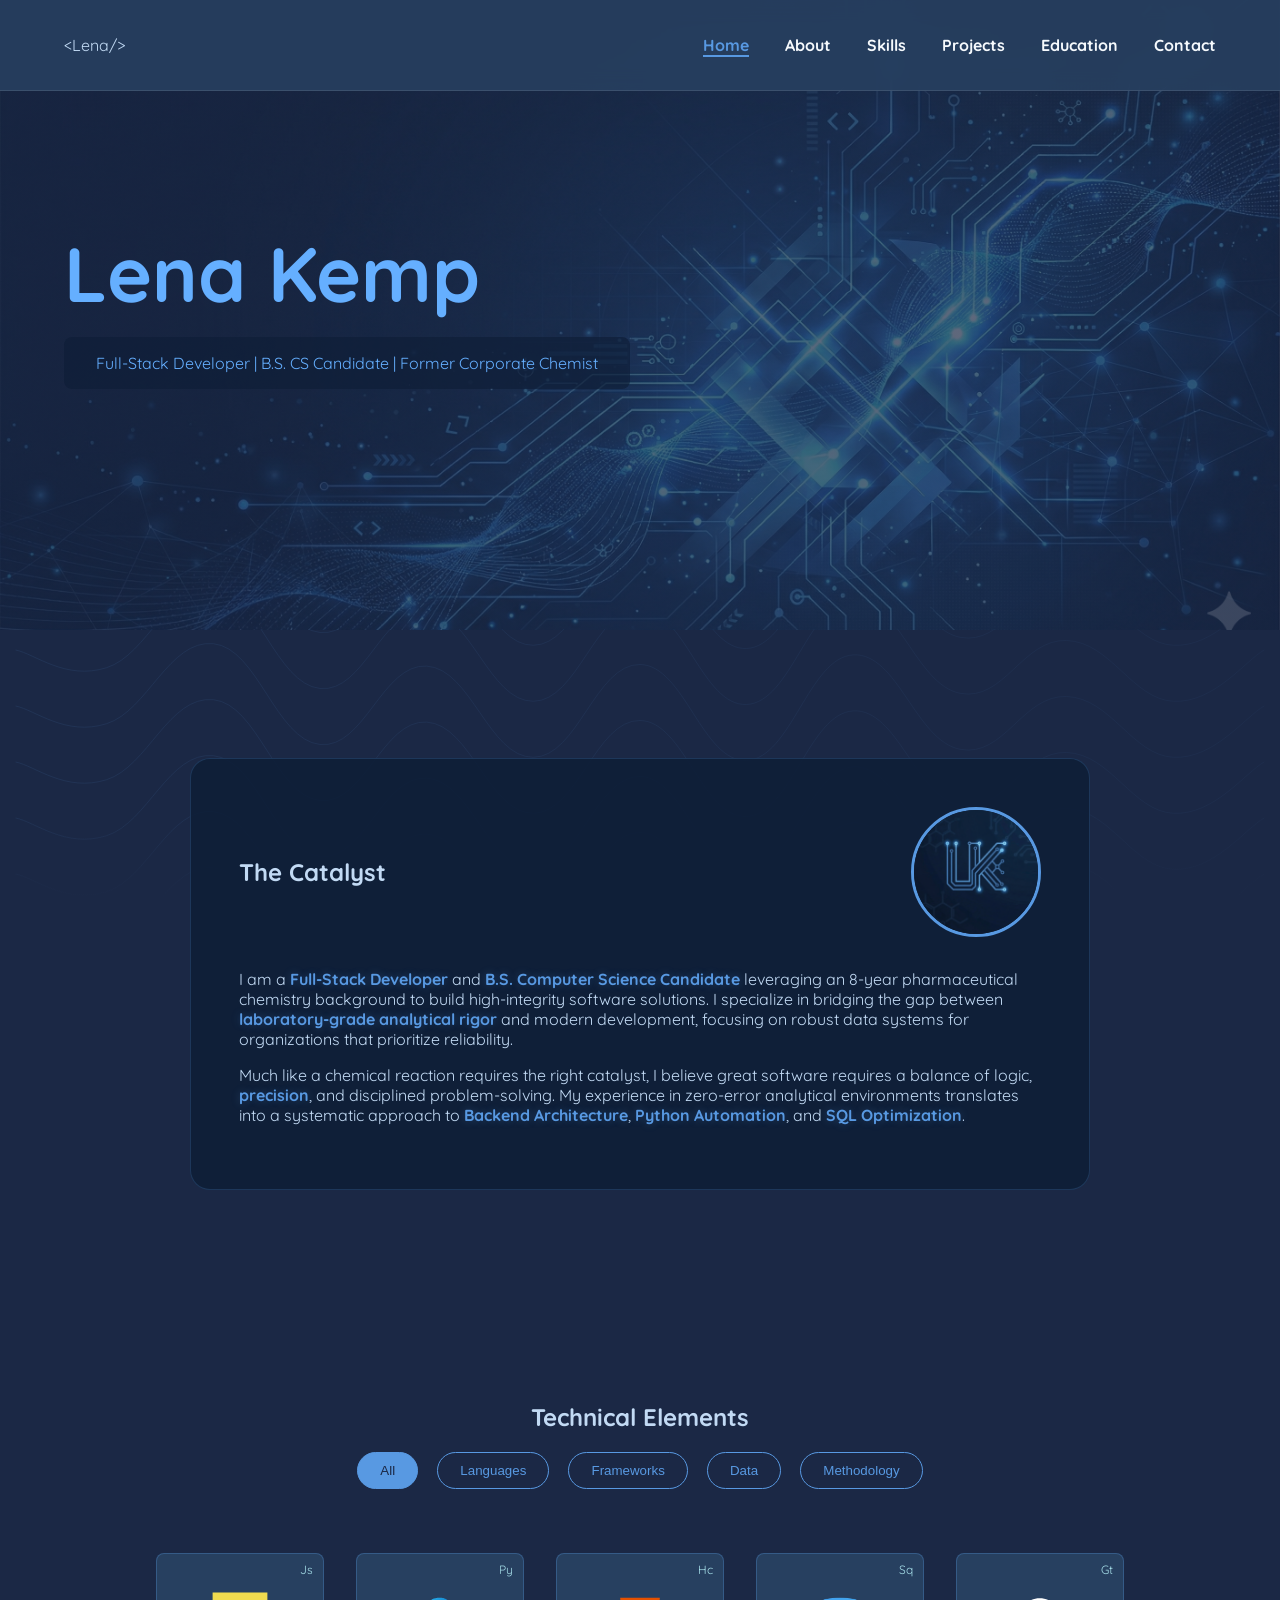
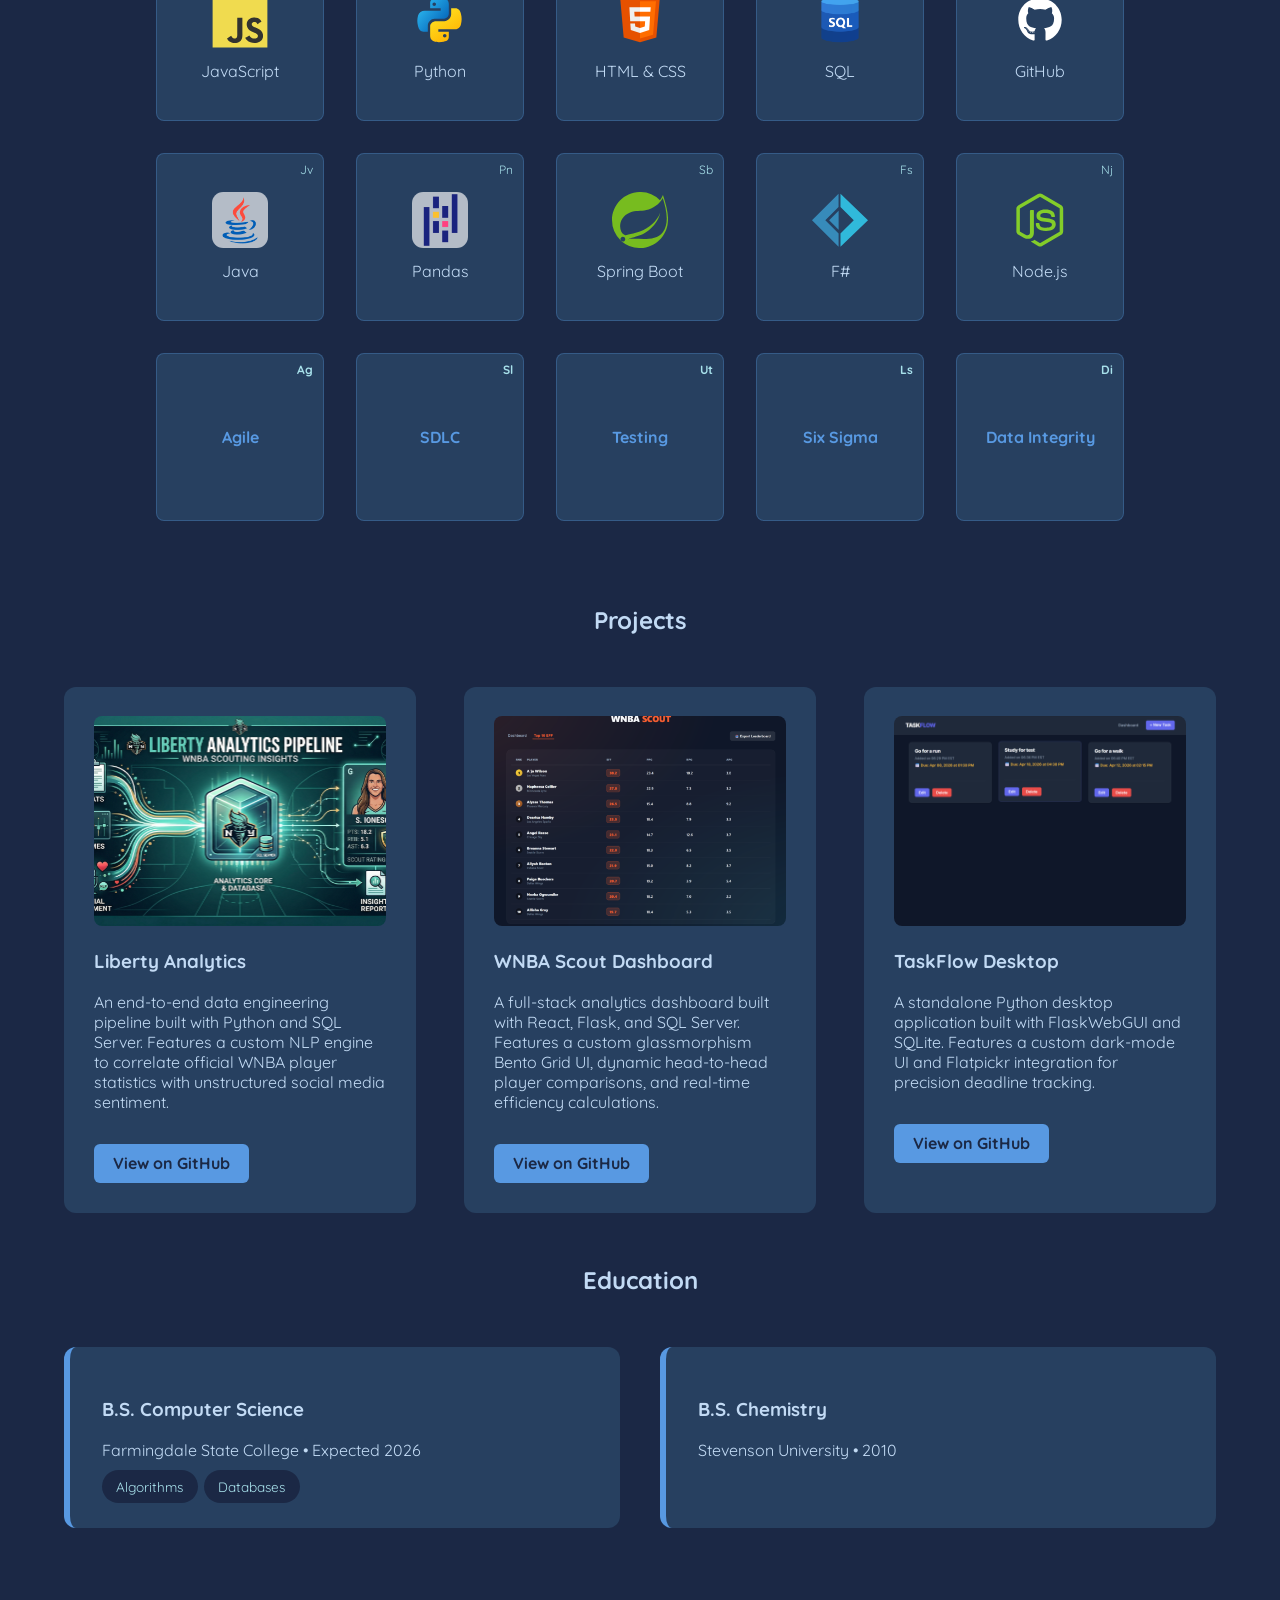
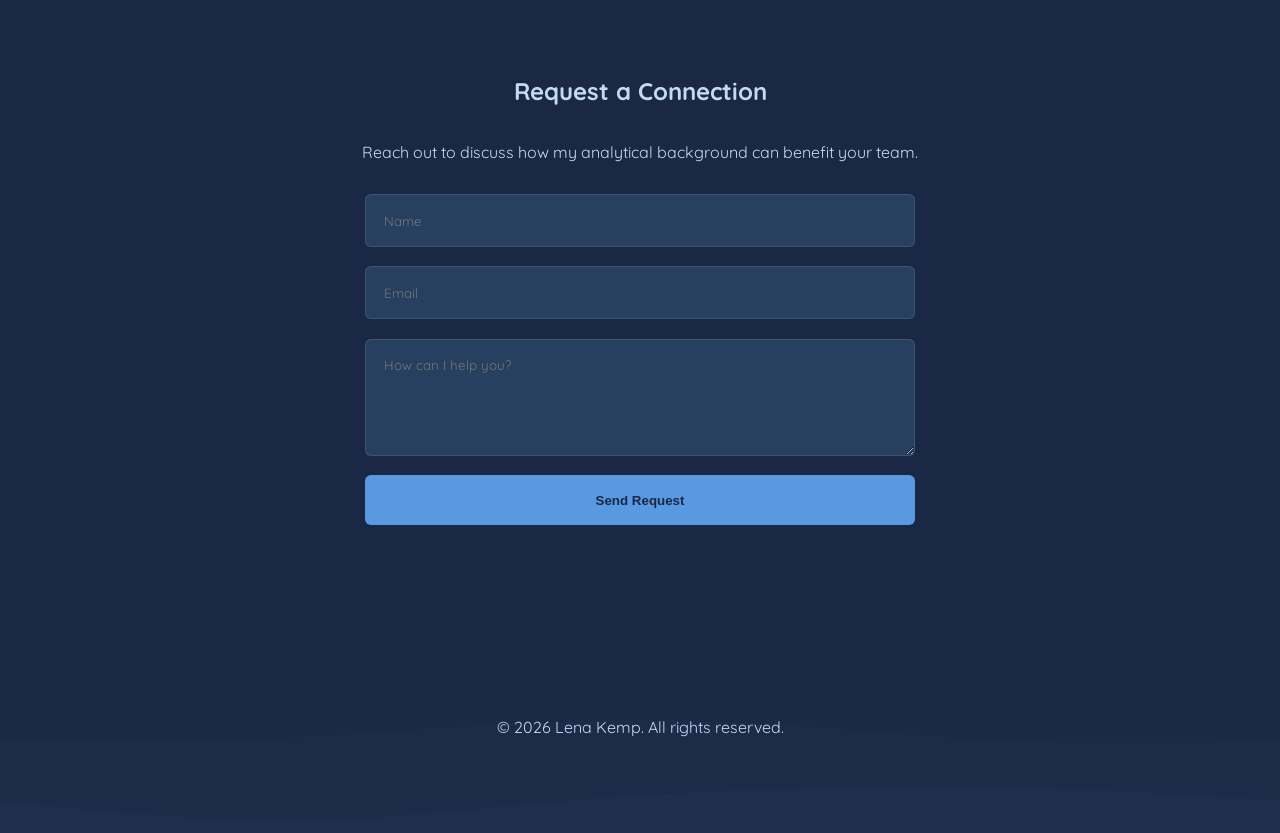
==== index.html @ d410bfae "Updated Education Card to remove GPA" ====
<!DOCTYPE html>
<html lang="en">
<head>
    <meta charset="UTF-8">
    <meta name="viewport" content="width=device-width, initial-scale=1.0">
    <link rel="preconnect" href="https://fonts.googleapis.com">
    <link rel="preconnect" href="https://fonts.gstatic.com" crossorigin>
    <link href="https://fonts.googleapis.com/css2?family=Quicksand:wght@300..700&display=swap" rel="stylesheet">
    <script src="script.js" defer></script>
    <link rel="stylesheet" href="styles.css">
    <title>Lena Kemp | Full-Stack Developer</title>
    <link rel="icon" type="image/png" href="icons/Portfolio Favicon Project 4.png">
</head>

<body>
    <nav>
        <div class="logo"><p>&lt;Lena/&gt;</p></div>
        <button class="menu-toggle" id="mobile-menu" aria-label="Toggle navigation menu">
            <span class="bar"></span>
            <span class="bar"></span>
            <span class="bar"></span>
        </button>
        <div class="nav-links" id="nav-menu">
            <a href="#home">Home</a>
            <a href="#about">About</a>
            <a href="#skills">Skills</a>
            <a href="#projects">Projects</a>
            <a href="#education">Education</a>
            <a href="#contact">Contact</a>
        </div>
    </nav>

    <header id="home" class="hero">
        <h1>Lena Kemp</h1>
        <div class="hero-text-box">
            <p>Full-Stack Developer | B.S. CS Candidate | Former Corporate Chemist</p>
        </div>
    </header>

    <div class="svg-container">
        <section id="about" class="about-container">
            <div class="about">
                <div class="about-header">
                    <h2>The Catalyst</h2>
                    <img id="about-image" class="about-image rounded-logo" src="images/logo.png" alt="Lena Kemp profile">
                </div>
                <p>
                    I am a <span class="highlight">Full-Stack Developer</span> and 
                    <span class="highlight">B.S. Computer Science Candidate</span> leveraging an 8-year 
                    pharmaceutical chemistry background to build high-integrity software solutions. 
                    I specialize in bridging the gap between <span class="highlight">laboratory-grade analytical rigor</span> 
                    and modern development, focusing on robust data systems for organizations that prioritize reliability.
                </p>

                <p>
                    Much like a chemical reaction requires the right catalyst, I believe great software 
                    requires a balance of logic, <span class="highlight">precision</span>, and disciplined 
                    problem-solving. My experience in zero-error analytical environments translates into 
                    a systematic approach to <span class="highlight">Backend Architecture</span>, 
                    <span class="highlight">Python Automation</span>, and <span class="highlight">SQL Optimization</span>.
                </p>
            </div>
        </section>

        <section id="skills" class="skills">
            <h2>Technical Elements</h2>
            <div class="skills-filter">
                <button class="filter-btn active" data-filter="all">All</button>
                <button class="filter-btn" data-filter="lang">Languages</button>
                <button class="filter-btn" data-filter="framework">Frameworks</button>
                <button class="filter-btn" data-filter="data">Data</button>
                <button class="filter-btn" data-filter="method">Methodology</button>
            </div>
            <div class="skills-item-container">
                <div class="skill-item" data-category="lang" data-symbol="Js"><img class="framework-icons" src="icons/JavaScript (1).svg" alt="JavaScript Skill Item">JavaScript</div>
                <div class="skill-item" data-category="lang" data-symbol="Py"><img class="framework-icons" src="icons/python.svg" alt="Python Skill Item">Python</div>
                <div class="skill-item" data-category="framework" data-symbol="Hc"><img class="framework-icons" src="icons/html.svg" alt="HTML/CSS Skill Item">HTML & CSS</div>
                <div class="skill-item" data-category="data" data-symbol="Sq"><img class="framework-icons" src="icons/SQL.svg" alt="">SQL</div>
                <div class="skill-item" data-category="framework" data-symbol="Gt"><img class="framework-icons" src="icons/github-white.svg" alt="GitHub Skill Item">GitHub</div>
                <div class="skill-item" data-category="lang" data-symbol="Jv"><img class="framework-icons" src="icons/Java-background.svg" alt="Java Skill Item">Java</div>
                <div class="skill-item" data-category="data" data-symbol="Pn"><img class="framework-icons" src="icons/Pandas-background.svg" alt="Pandas Skill Item">Pandas</div>
                <div class="skill-item" data-category="framework" data-symbol="Sb"><img class="framework-icons" src="icons/Spring.svg" alt="Spring Boot Skill Item">Spring Boot</div>
                <div class="skill-item" data-category="lang" data-symbol="Fs"><img class="framework-icons" src="icons/FSharp.svg" alt="F# Skill Item">F#</div>
                <div class="skill-item" data-category="framework" data-symbol="Nj"><img class="framework-icons" src="icons/Node.js.svg" alt="NodeJS Skill Item">Node.js</div>
                
                <div class="skill-item" data-category="method" data-symbol="Ag"><p>Agile</p></div>
                <div class="skill-item" data-category="method" data-symbol="Sl"><p>SDLC</p></div>
                <div class="skill-item" data-category="method" data-symbol="Ut"><p>Testing</p></div>
                <div class="skill-item" data-category="method" data-symbol="Ls"><p>Six Sigma</p></div>
                <div class="skill-item" data-category="method" data-symbol="Di"><p>Data Integrity</p></div>
            </div>
        </section>

        <section id="projects" class="projects">
            <h2>Projects</h2>
            <div class="project-card-container">

                <div class="project-item">
                    <div class="project-image-container"><img src="images/WNBAProject.svg" alt="NY Liberty Analytics"></div>
                    <h3>Liberty Analytics</h3>
                    <p>An end-to-end data engineering pipeline built with Python and SQL Server. Features a custom NLP engine to correlate official WNBA player statistics with unstructured social media sentiment.</p>
                    <a href="https://github.com/CodebyLK/Liberty-Analytics-Pipeline" target="_blank" class="project-btn">View on GitHub</a>
                </div>

                <div class="project-item">
                    <div class="project-image-container"><img src="images/WNBAStats.svg" alt="WNBA Scout Dashboard"></div>
                    <h3>WNBA Scout Dashboard</h3>
                    <p>A full-stack analytics dashboard built with React, Flask, and SQL Server. Features a custom glassmorphism Bento Grid UI, dynamic head-to-head player comparisons, and real-time efficiency calculations.</p>
                    <a href="https://github.com/CodebyLK/WNBA-Stats-Dashboard" target="_blank" class="project-btn">View on GitHub</a>
                </div>

                <div class="project-item">
                    <div class="project-image-container"><img src="images/Flask Task Manager.svg" alt="TaskFlow Desktop App"></div>
                    <h3>TaskFlow Desktop</h3>
                    <p>A standalone Python desktop application built with FlaskWebGUI and SQLite. Features a custom dark-mode UI and Flatpickr integration for precision deadline tracking.</p>
                    <a href="https://github.com/CodebyLK/TaskManager" target="_blank" class="project-btn">View on GitHub</a>
                </div>

            </div>
        </section>

        <section id="education" class="education">
            <h2>Education</h2>
            <div class="education-container">         
                <div class="edu-card">
                    <h3 class="edu-title">B.S. Computer Science</h3>
                    <p>Farmingdale State College • Expected 2026</p>
                    <div class="course-list"><span class="course-badge">Algorithms</span><span class="course-badge">Databases</span></div>
                </div>
                <div class="edu-card">
                    <h3 class="edu-title">B.S. Chemistry</h3>
                    <p>Stevenson University • 2010</p>
                </div>
            </div>
        </section>

        <section id="contact" class="contact">
            <h2>Request a Connection</h2>
            <p class="contact-subtext">Reach out to discuss how my analytical background can benefit your team.</p>
            <form action="https://formspree.io/f/mqeylvpq" method="POST" class="contact-form">
                <input type="text" name="name" placeholder="Name" required>
                <input type="email" name="email" placeholder="Email" required>
                <textarea name="message" placeholder="How can I help you?" rows="5" required></textarea>
                <button type="submit" class="submit-btn">Send Request</button>
            </form>
        </section>
    </div>

    <footer>
        <p>&copy; 2026 Lena Kemp. All rights reserved.</p>
    </footer>
</body>
</html>
---- styles.css ----
*, *::before, *::after { box-sizing: border-box; }

html { scroll-behavior: smooth; }

body {
    font-family: 'Quicksand', sans-serif;
    color: #C2DAF4;
    margin: 0;
    padding: 0;
    background-color: #1B2845;
    overflow-x: hidden;
}

/* --- CUSTOM SCROLLBAR (Widened to 18px) --- */
::-webkit-scrollbar { width: 18px; }
::-webkit-scrollbar-track { background: #1B2845; }
::-webkit-scrollbar-thumb { 
    background: #274060; 
    border-radius: 10px; 
    border: 3px solid #1B2845; 
}
::-webkit-scrollbar-thumb:hover { background: #5899E2; }

::selection { background: rgba(88, 153, 226, 0.3); color: #F6FAFD; }

/* --- NAVIGATION --- */
nav {
    display: flex;
    justify-content: space-between;
    align-items: center;
    padding: 1.2rem 5%;
    position: fixed;
    width: 100%;
    top: 0;
    background-color: rgba(39, 64, 96, 0.9);
    -webkit-backdrop-filter: blur(10px);
    backdrop-filter: blur(10px);
    z-index: 2000;
    border-bottom: 1px solid rgba(255,255,255,0.1);
}

.nav-links a {
    color: #F6FAFD;
    text-decoration: none;
    margin-left: 2rem;
    font-weight: 700;
    transition: 0.3s;
}

/* Navigation active-link color change */
.nav-links a.active-link { color: #5899E2 !important; border-bottom: 2px solid #5899E2; }

/* --- HERO --- */
.hero {
    color: #65AFFF;
    background-image: linear-gradient(rgba(27, 40, 69, 0.7), rgba(27, 40, 69, 0.7)), url('images/hero image.png');
    background-size: cover;
    background-position: center;
    height: 70vh;
    display: flex;
    flex-direction: column;
    justify-content: center;
    padding-left: 5%;
}

.hero h1 { font-size: 4.8rem; margin: 0; }
.hero-text-box p {
    background-color: rgba(14, 30, 55, 0.66);
    display: inline-block;
    padding: 1rem 2rem;
    border-radius: 8px;
}

/* --- HIGHLIGHTS --- */
.highlight {
    color: #5899E2;
    font-weight: 700;
    text-shadow: 0 0 8px rgba(88, 153, 226, 0.3);
}

/* --- SVG CONTAINER & GAP FIX --- */
.svg-container {
    background: 
        linear-gradient(to bottom, #1B2845, rgba(27, 40, 69, 0) 10%),
        linear-gradient(to top, #1B2845, rgba(27, 40, 69, 0) 10%),
        url('images/sssquiggly.svg');
    background-size: cover;
    background-position: center;
    background-attachment: fixed;
    margin-top: -1px; 
    padding-top: 1px;
    overflow: auto; 
}

/* --- ABOUT --- */
.about {
    background: rgba(14, 30, 55, 0.85);
    width: 85%;
    max-width: 900px;
    margin: 8rem auto;
    padding: 3rem;
    border-radius: 20px;
    border: 1px solid rgba(88, 153, 226, 0.2);
}

.rounded-logo {
    width: 130px;
    height: 130px;
    border-radius: 50%;
    border: 3px solid #5899E2;
    object-fit: cover;
}

.about-header { display: flex; align-items: center; justify-content: space-between; margin-bottom: 2rem; }

/* --- SKILLS & ATOMIC HOVER --- */
.skills { padding: 4rem 5%; text-align: center; }
.skills-filter { margin-bottom: 4rem; display: flex; justify-content: center; gap: 1.2rem; }
.filter-btn { padding: 10px 22px; border-radius: 25px; border: 1px solid #5899E2; background: transparent; color: #5899E2; cursor: pointer; transition: 0.3s; }
.filter-btn.active { background: #5899E2; color: #1B2845; }

.skills-item-container { display: flex; flex-wrap: wrap; justify-content: center; gap: 2rem; }
.skill-item {
    background: #274060;
    width: 10.5rem;
    height: 10.5rem;
    padding: 1rem;
    border-radius: 8px;
    display: flex;
    flex-direction: column;
    align-items: center;
    justify-content: center;
    position: relative;
    border: 1px solid rgba(88, 153, 226, 0.3);
    transition: all 0.4s cubic-bezier(0.175, 0.885, 0.32, 1.275);
}

.skill-item:hover { transform: scale(1.08) rotate(3deg); border-color: #5899E2; box-shadow: 0 0 20px rgba(88, 153, 226, 0.5); }
.skill-item::before { content: attr(data-symbol); position: absolute; top: 8px; right: 10px; font-size: 0.75rem; color: #A8E1EB; }
.framework-icons { width: 3.5rem; height: 3.5rem; object-fit: contain; margin-bottom: 0.8rem; transition: 0.3s; }

/* Methodology Styling */
.skill-item[data-category="method"] { font-weight: 700; color: #5899E2; }
.skill-item:hover .framework-icons { filter: drop-shadow(0 0 8px #5899E2); transform: rotate(5deg); }

/* --- PROJECTS --- */
.projects h2 {
    text-align: center;
}
.project-card-container { display: grid; grid-template-columns: repeat(auto-fit, minmax(300px, 1fr)); gap: 3rem; padding: 2rem 5%; }
.project-item { background: #274060; padding: 1.8rem; border-radius: 12px; transition: 0.4s ease; border: 1px solid transparent; }
.project-item:hover { transform: translateY(-12px); border-color: rgba(88, 153, 226, 0.3); box-shadow: 0 15px 30px rgba(0,0,0,0.4); }
.project-image-container img { width: 100%; height: 210px; object-fit: cover; border-radius: 8px; }
/* --- PROJECT LINKS --- */
.project-btn {
    display: inline-block;
    margin-top: 1rem;
    padding: 0.6rem 1.2rem;
    background-color: #5899E2;
    color: #1B2845;
    border: none;
    border-radius: 6px;
    text-decoration: none;
    font-weight: bold;
    transition: 0.3s;
}

.project-btn:hover {
    background-color: #F6FAFD;
    box-shadow: 0 0 15px rgba(246, 250, 253, 0.6);
}


/* --- EDUCATION --- */
.education h2 {
    text-align: center;
}
.education-container { display: grid; grid-template-columns: repeat(auto-fit, minmax(320px, 1fr)); gap: 2.5rem; padding: 2rem 5%; }
.edu-card { background-color: #274060; border-radius: 12px; padding: 2rem; border-left: 6px solid #5899E2; }
.course-badge { background-color: #1B2845; color: #A8E1EB; padding: 0.5rem 0.9rem; border-radius: 20px; font-size: 0.85rem; margin-right: 6px; }

/* --- CONTACT --- */
.contact { padding: 6rem 5%; display: flex; flex-direction: column; align-items: center; }
.contact-subtext { text-align: center; max-width: 600px; margin-bottom: 2rem; }
.contact-form { display: flex; flex-direction: column; gap: 1.2rem; width: 100%; max-width: 550px; }
.contact-form input, .contact-form textarea { padding: 1.1rem; background: #274060; border: 1px solid rgba(255,255,255,0.1); border-radius: 6px; color: white; font-family: 'Quicksand', sans-serif; }
.submit-btn { background: #5899E2; color: #1B2845; padding: 1.1rem; border: none; font-weight: bold; cursor: pointer; border-radius: 6px; transition: 0.3s; }
.submit-btn:hover { background: #F6FAFD; box-shadow: 0 0 15px #F6FAFD; }

footer { background-image: url('images/blob-pattern.svg'); background-size: cover; padding: 5rem 0; text-align: center; }

/* --- ANIMATIONS & MOBILE (UNCHANGED) --- */
@keyframes atomicFadeIn {
    from { opacity: 0; transform: translateY(15px) scale(0.95); }
    to { opacity: 1; transform: translateY(0) scale(1); }
}

.menu-toggle { display: none; flex-direction: column; cursor: pointer; background: transparent; border: none; }
.bar { width: 25px; height: 3px; background-color: #F6FAFD; margin: 4px 0; transition: 0.4s; }

/* --- ERROR PAGE STYLES --- */
.error-body { height: 100vh; display: flex; flex-direction: column; justify-content: center; align-items: center; background: radial-gradient(circle, #274060 0%, #1B2845 100%); text-align: center; padding: 2rem; }
.error-code { font-size: 8rem; font-weight: 800; color: #5899E2; margin: 0; text-shadow: 0 0 20px rgba(88, 153, 226, 0.5); }
.error-msg { font-size: 1.5rem; margin-bottom: 2rem; }
.error-btn { text-decoration: none; display: inline-block; }

@media (max-width: 768px) {
    .menu-toggle { display: flex; z-index: 3000; }
    .nav-links {
        position: fixed; right: -100%; top: 0; height: 100vh; width: 100%;
        background-color: rgba(27, 40, 69, 0.98); -webkit-backdrop-filter: blur(10px); backdrop-filter: blur(10px);
        display: flex; flex-direction: column; align-items: center; justify-content: center; transition: 0.4s ease-in-out; z-index: 2500;
    }
    .nav-links.active { right: 0; }
    .nav-links a { margin: 1.5rem 0; font-size: 1.8rem; }
    .menu-toggle.is-active .bar:nth-child(2) { opacity: 0; }
    .menu-toggle.is-active .bar:nth-child(1) { transform: translateY(11px) rotate(45deg); }
    .menu-toggle.is-active .bar:nth-child(3) { transform: translateY(-11px) rotate(-45deg); }
    .hero h1 { font-size: 2.8rem; }
    .about-header { flex-direction: column; text-align: center; gap: 1rem; }
    .project-card-container, .education-container { grid-template-columns: 1fr; }
}
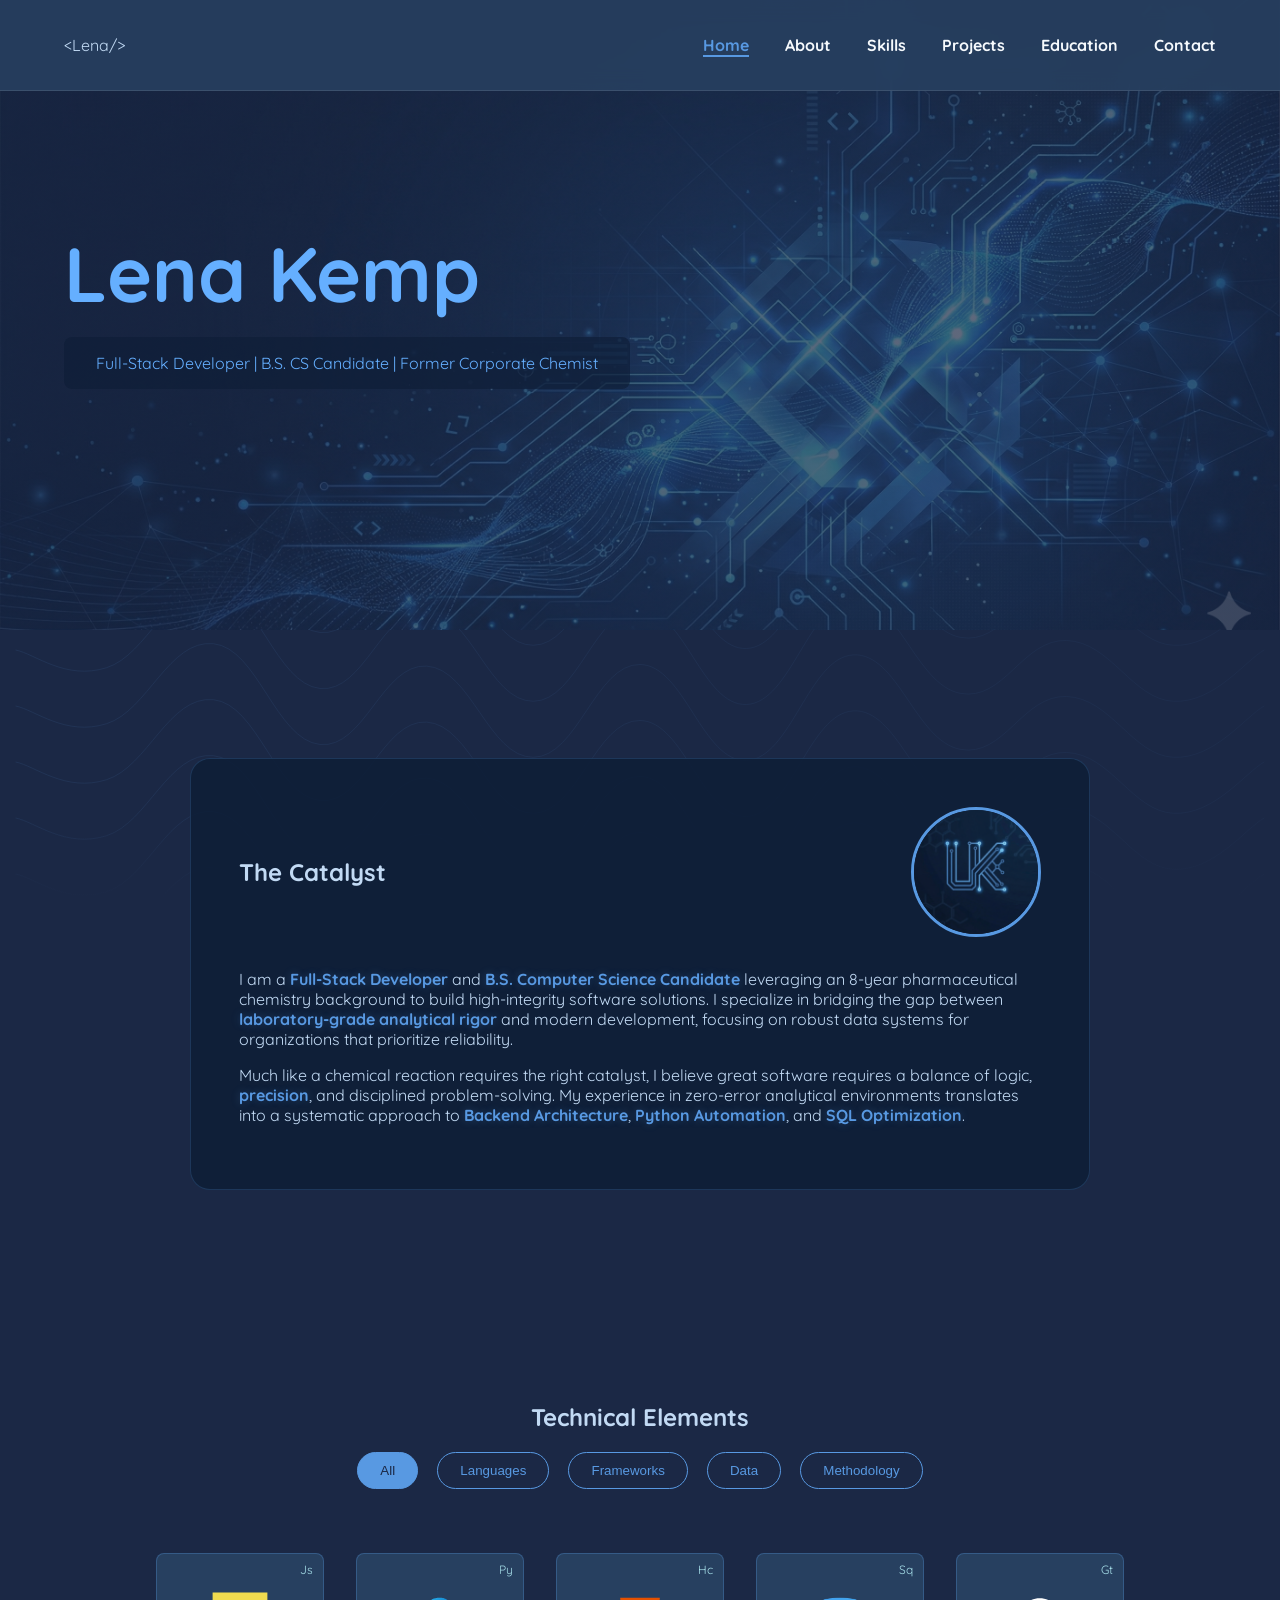
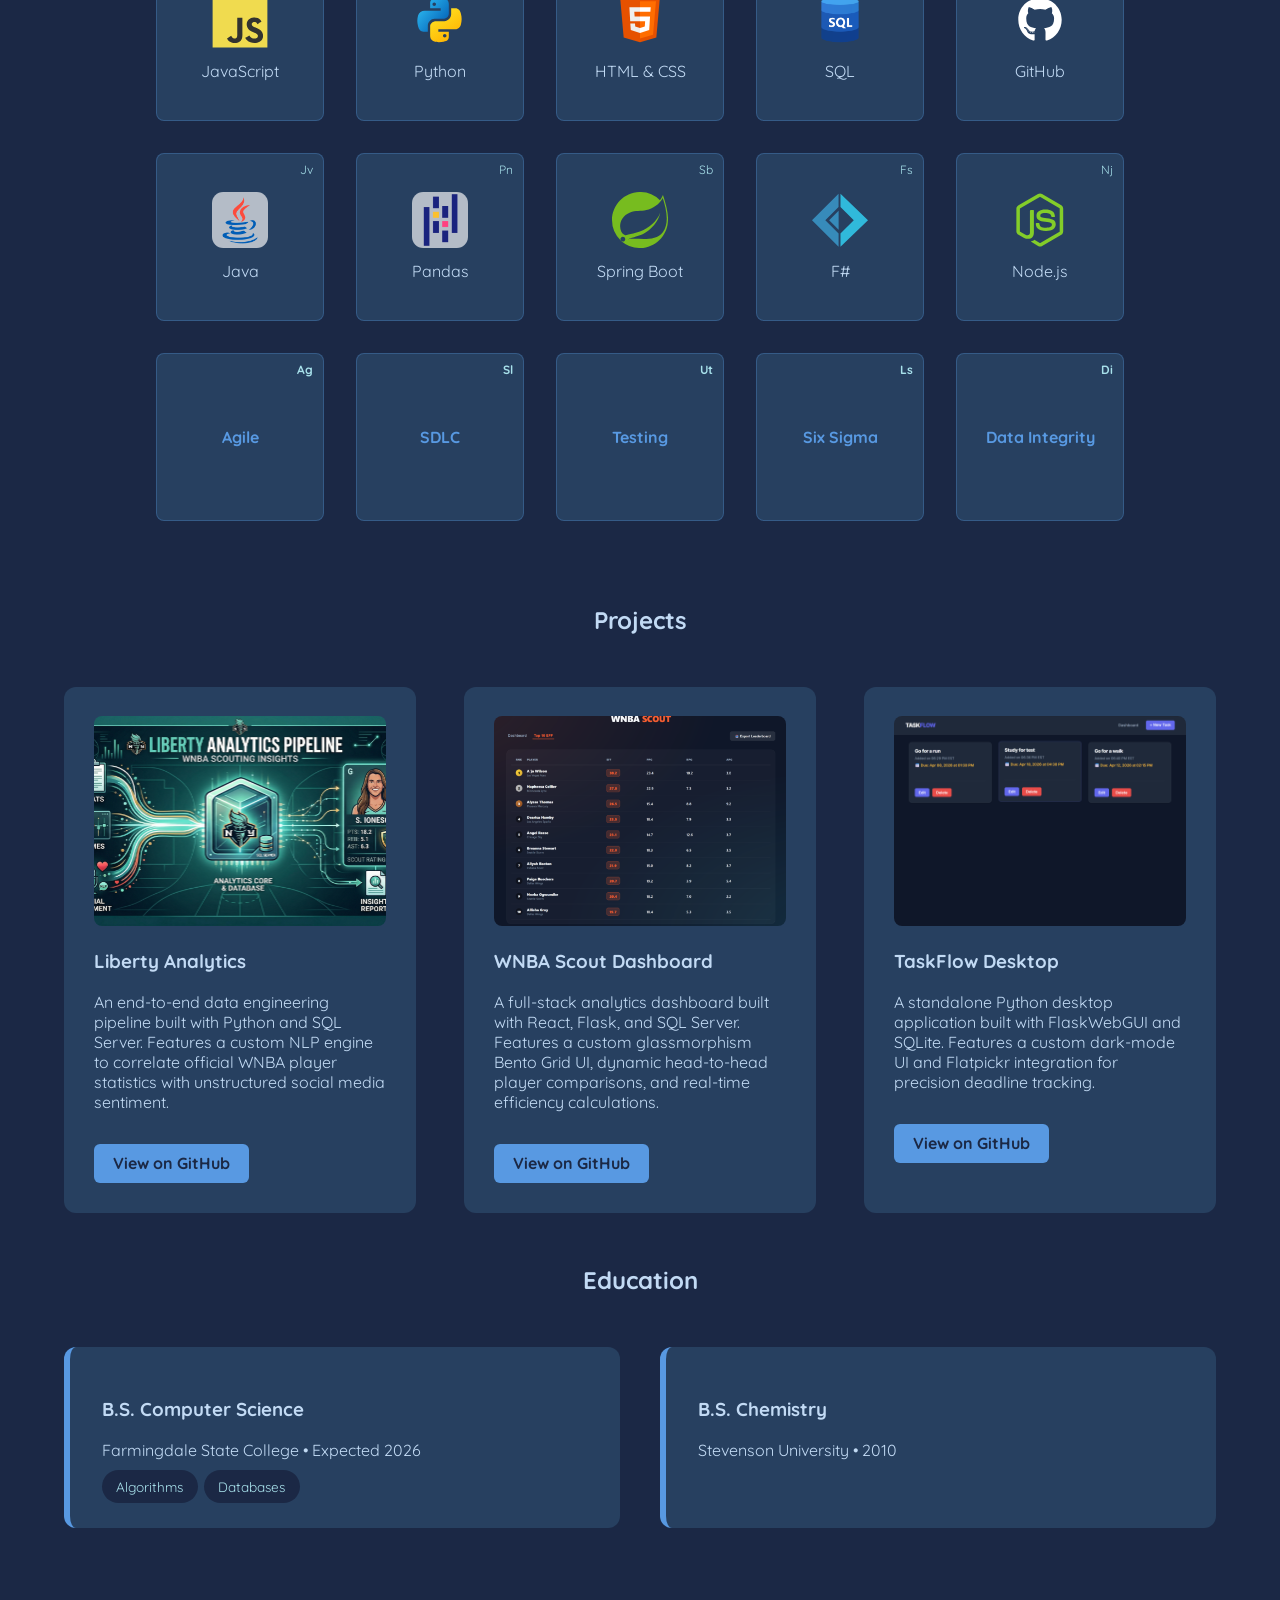
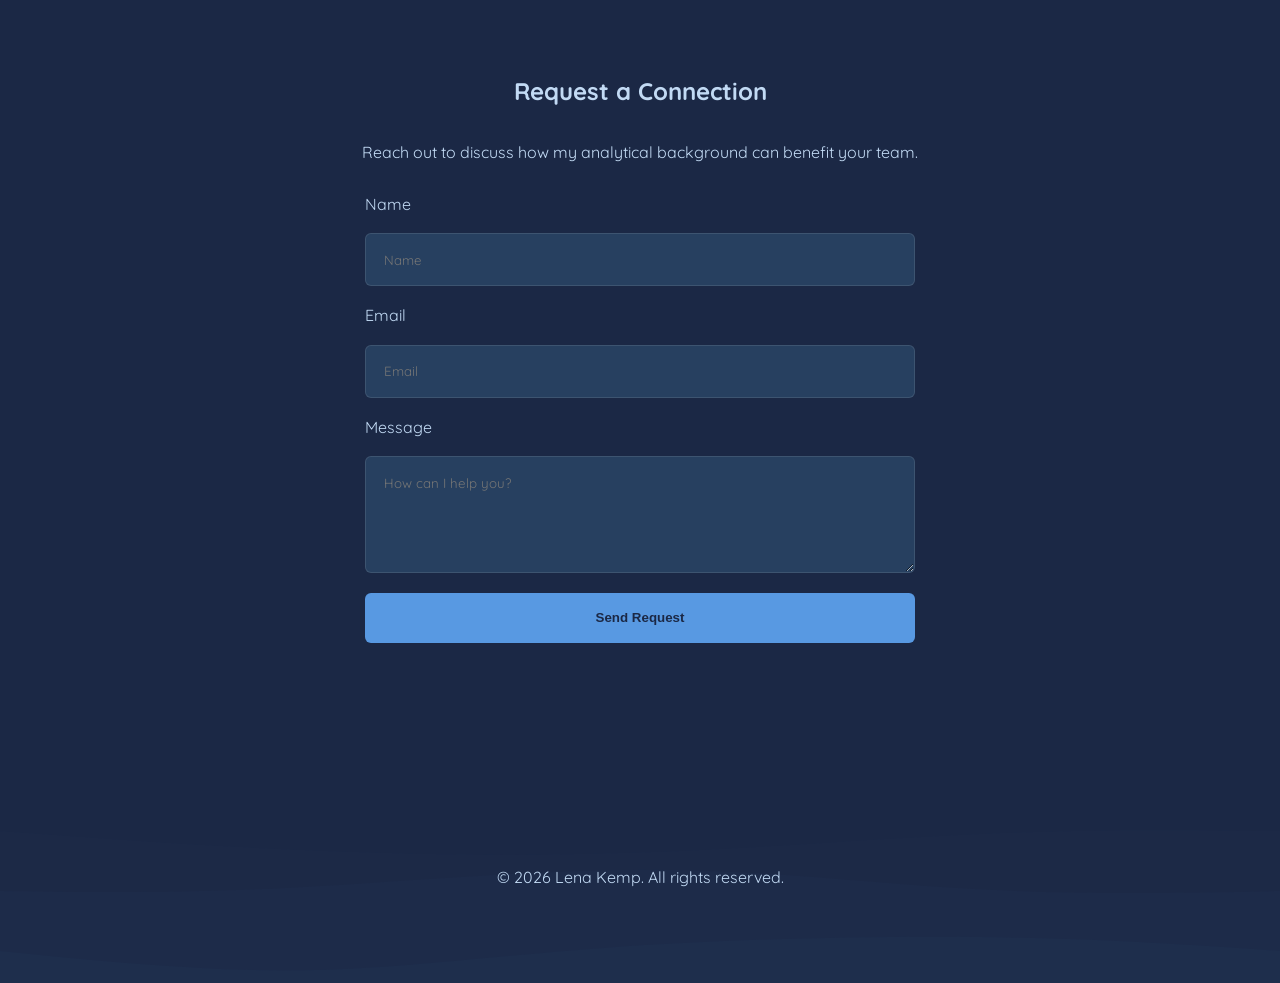
==== commit 2e09badb: "Modified Contact Form Backend" ====
--- a/index.html
+++ b/index.html
@@ -137,12 +137,20 @@
         <section id="contact" class="contact">
             <h2>Request a Connection</h2>
             <p class="contact-subtext">Reach out to discuss how my analytical background can benefit your team.</p>
-            <form action="https://formspree.io/f/mqeylvpq" method="POST" class="contact-form">
-                <input type="text" name="name" placeholder="Name" required>
-                <input type="email" name="email" placeholder="Email" required>
-                <textarea name="message" placeholder="How can I help you?" rows="5" required></textarea>
-                <button type="submit" class="submit-btn">Send Request</button>
-            </form>
+                <form action="https://script.google.com/macros/s/AKfycbzNhovcOi9ZrB8QzBsqnaywrJJdMeNBE0T1caJPTyKFtSG_QJR0zp_joC1ZOFOk0LUAAQ/exec" method="POST" class="contact-form">
+
+                    <label for="name">Name</label>
+                    <input id="name" type="text" name="name" placeholder="Name" required>
+
+                    <label for="email">Email</label>
+                    <input id="email" type="email" name="email" placeholder="Email" required>
+
+                    <label for="message">Message</label>
+                    <textarea id="message" name="message" placeholder="How can I help you?" rows="5" required></textarea>
+
+                    <button type="submit" class="submit-btn">Send Request</button>
+                </form>
+                <p id="status"></p>
         </section>
     </div>
 
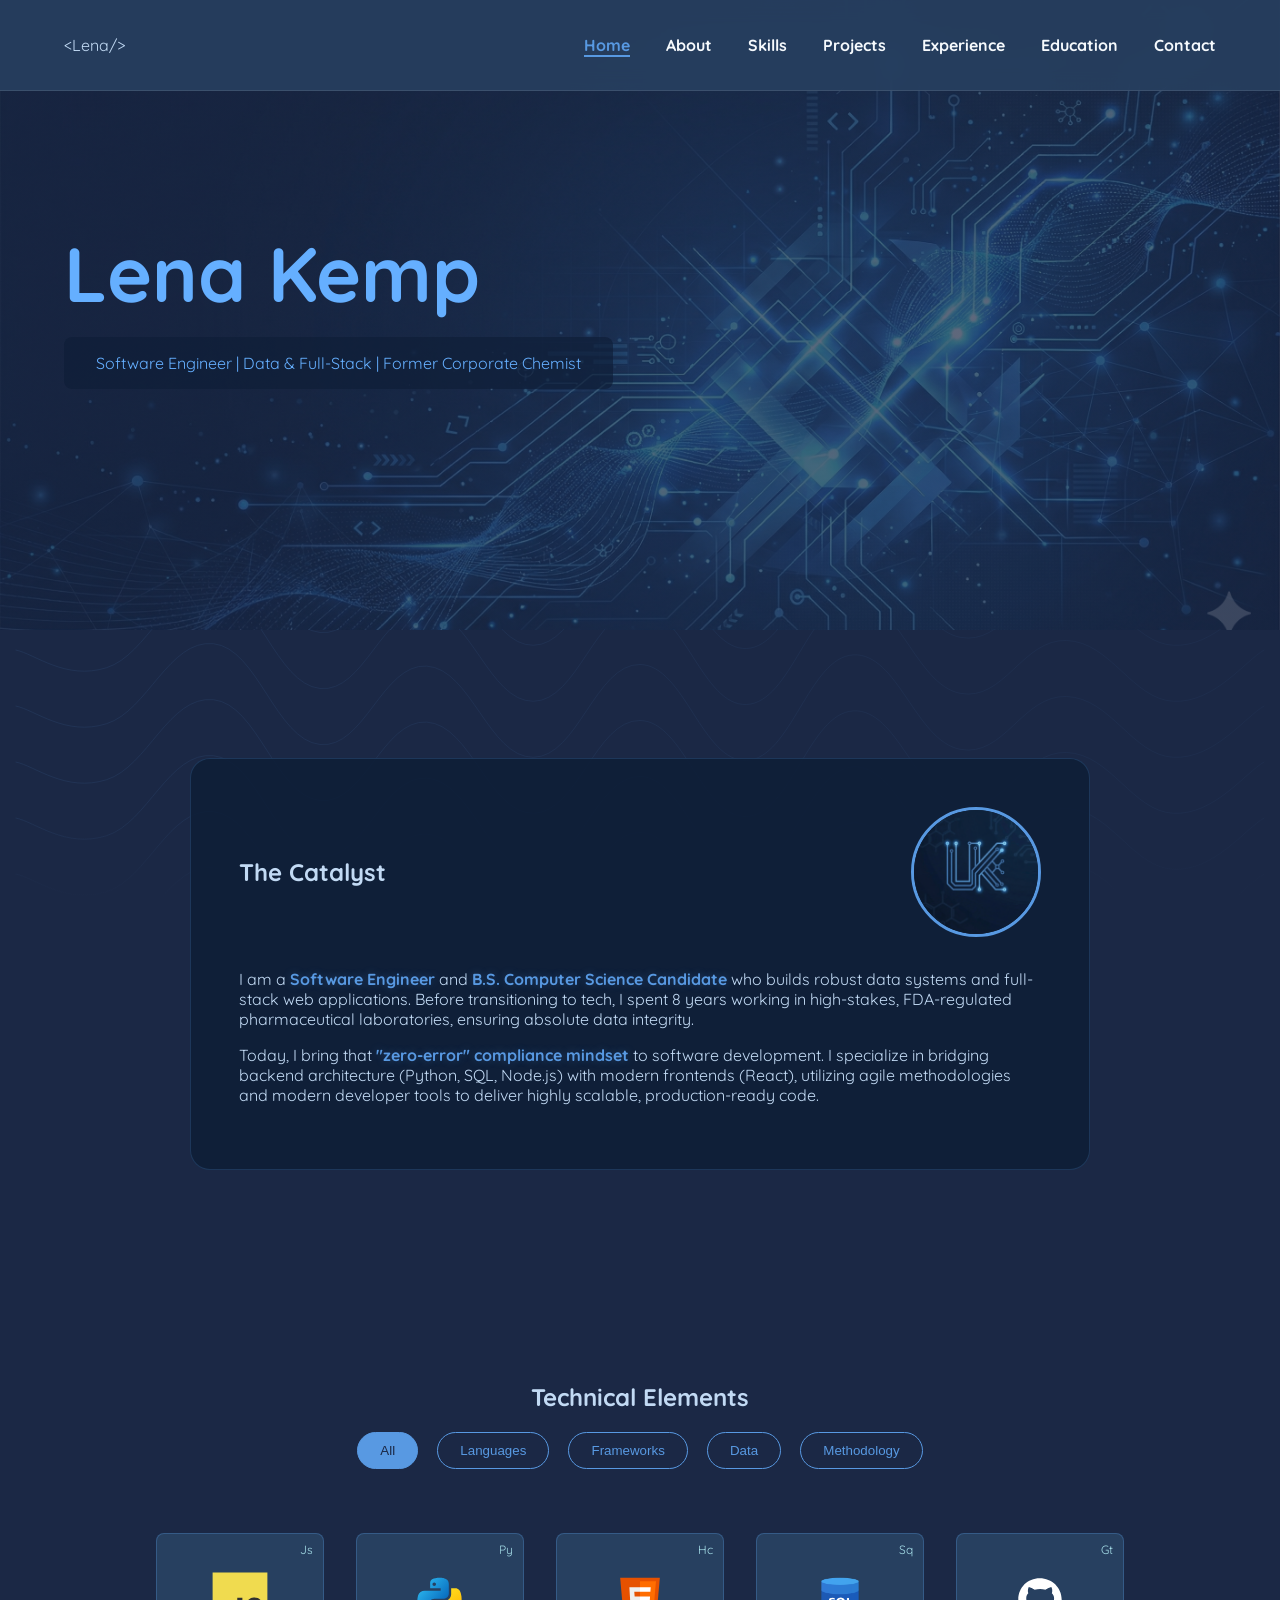
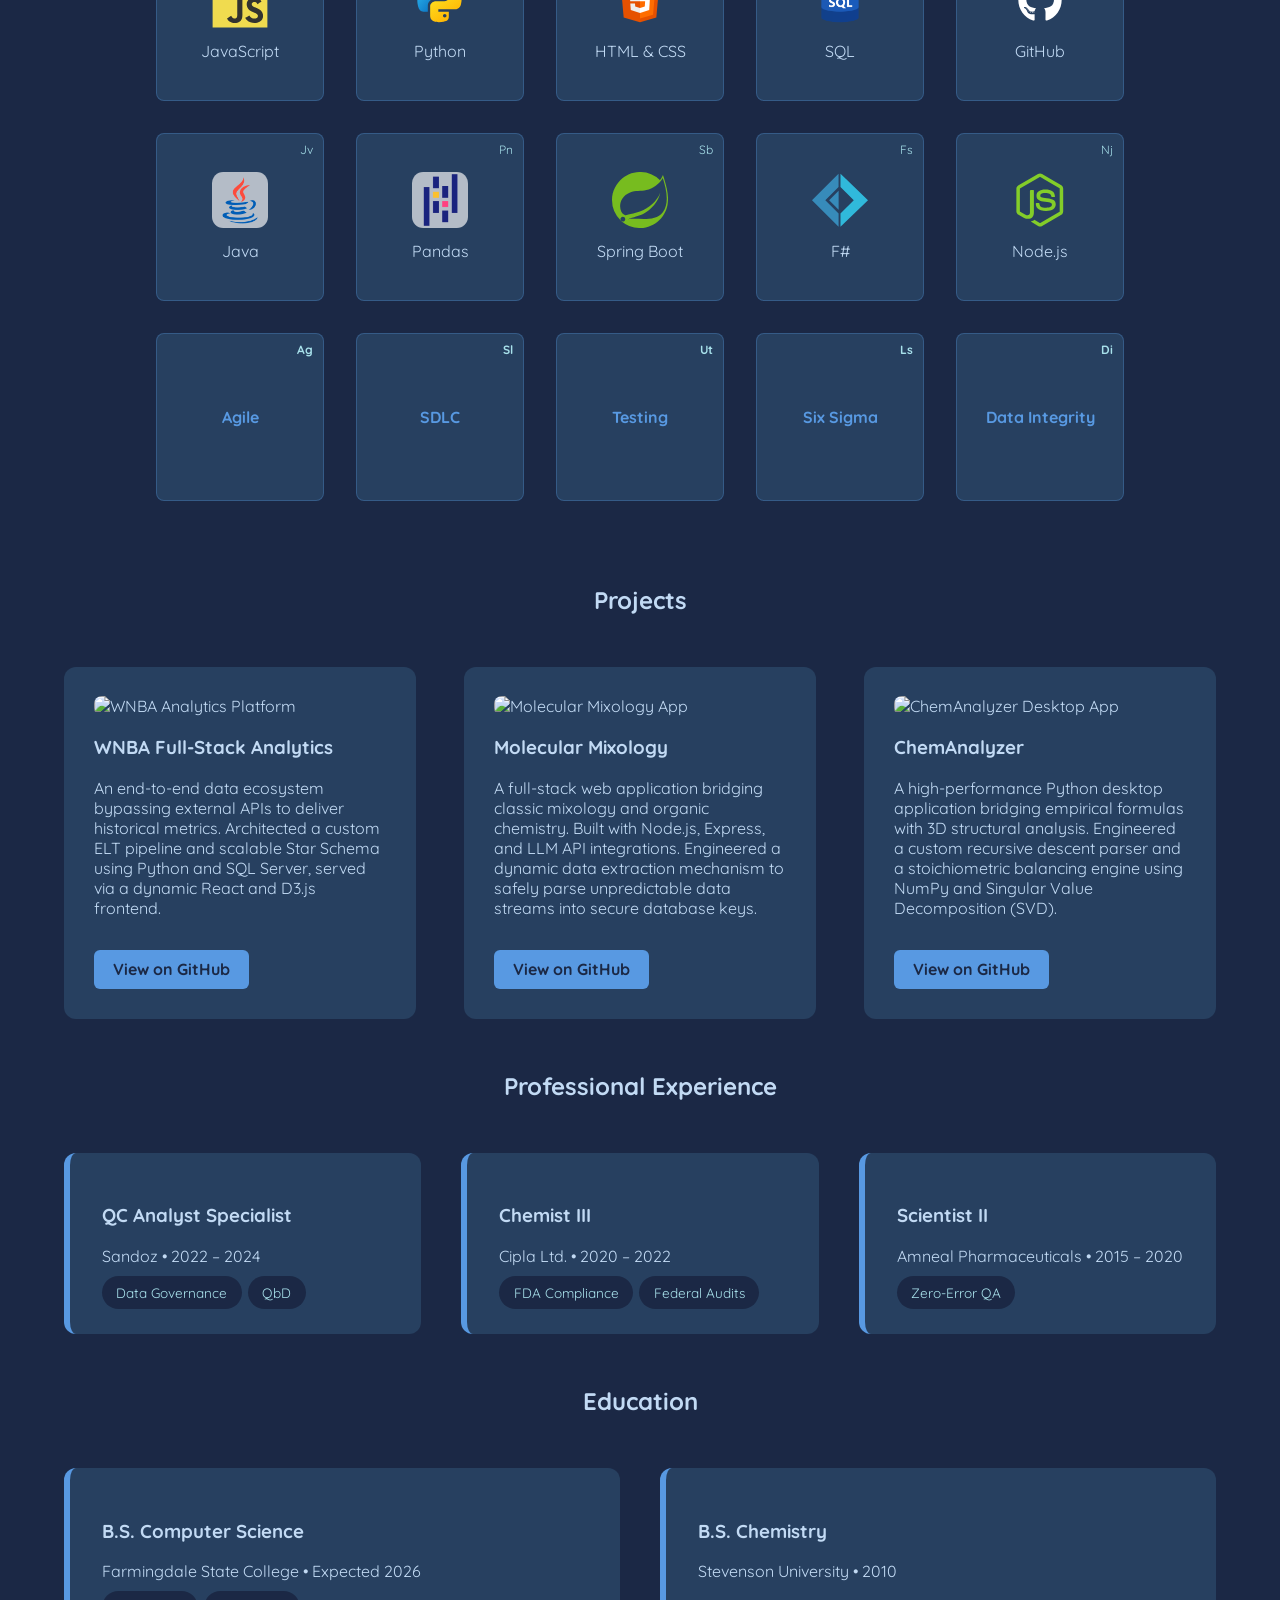
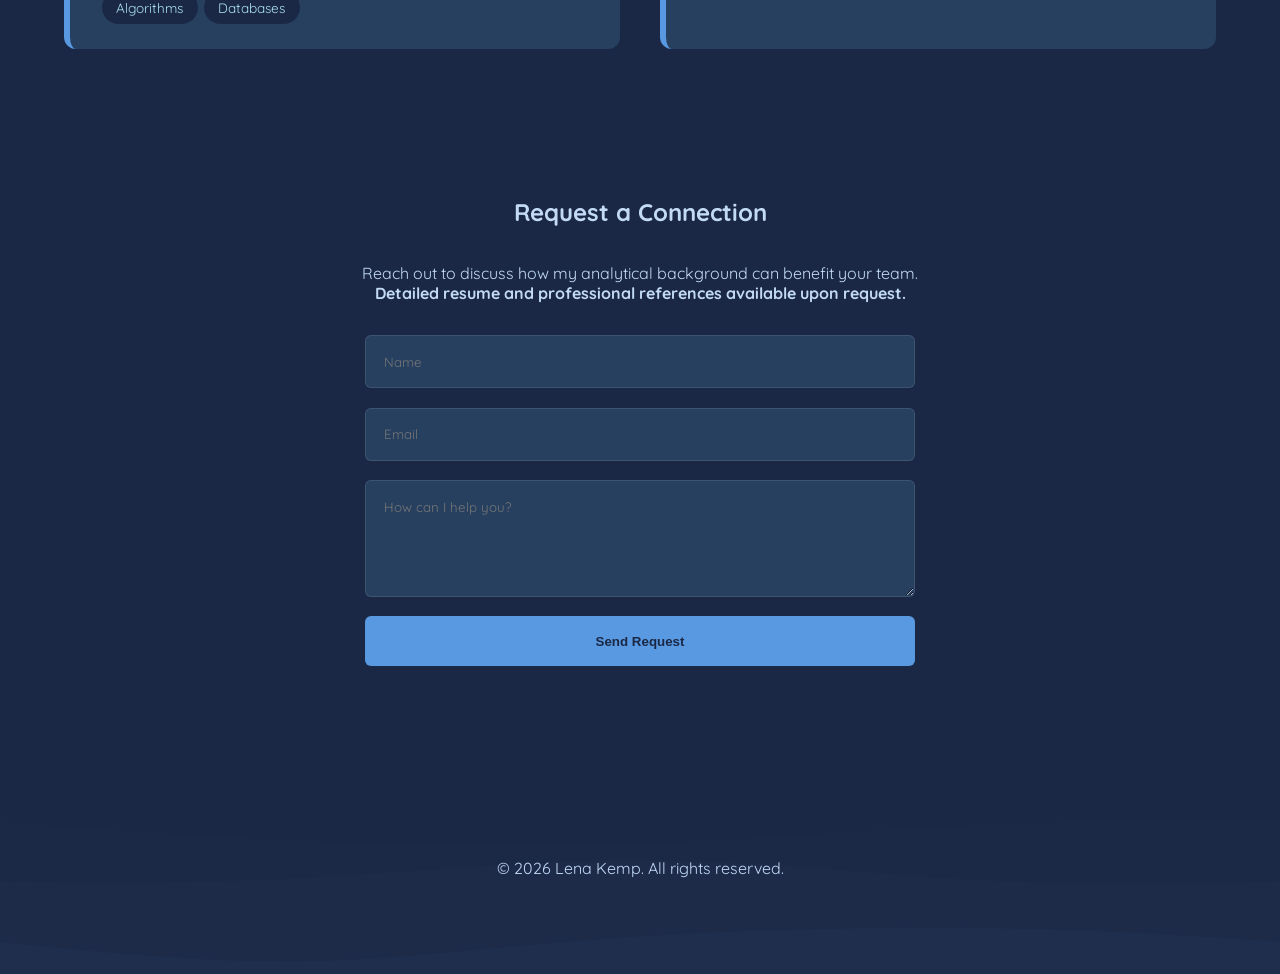
==== commit 37d13486: "Update portfolio projects and optimize images" ====
--- a/index.html
+++ b/index.html
@@ -8,154 +8,161 @@
     <link href="https://fonts.googleapis.com/css2?family=Quicksand:wght@300..700&display=swap" rel="stylesheet">
     <script src="script.js" defer></script>
     <link rel="stylesheet" href="styles.css">
-    <title>Lena Kemp | Full-Stack Developer</title>
+    <title>Lena Kemp | Software Engineer</title>
     <link rel="icon" type="image/png" href="icons/Portfolio Favicon Project 4.png">
 </head>
 
 <body>
-    <nav>
-        <div class="logo"><p>&lt;Lena/&gt;</p></div>
-        <button class="menu-toggle" id="mobile-menu" aria-label="Toggle navigation menu">
-            <span class="bar"></span>
-            <span class="bar"></span>
-            <span class="bar"></span>
-        </button>
-        <div class="nav-links" id="nav-menu">
-            <a href="#home">Home</a>
-            <a href="#about">About</a>
-            <a href="#skills">Skills</a>
-            <a href="#projects">Projects</a>
-            <a href="#education">Education</a>
-            <a href="#contact">Contact</a>
+<nav>
+    <div class="logo"><p>&lt;Lena/&gt;</p></div>
+    <button class="menu-toggle" id="mobile-menu" aria-label="Toggle navigation menu">
+        <span class="bar"></span>
+        <span class="bar"></span>
+        <span class="bar"></span>
+    </button>
+    <div class="nav-links" id="nav-menu">
+        <a href="#home">Home</a>
+        <a href="#about">About</a>
+        <a href="#skills">Skills</a>
+        <a href="#projects">Projects</a>
+        <a href="#experience">Experience</a>
+        <a href="#education">Education</a>
+        <a href="#contact">Contact</a>
+    </div>
+</nav>
+
+<header id="home" class="hero">
+    <h1>Lena Kemp</h1>
+    <div class="hero-text-box">
+        <p>Software Engineer | Data & Full-Stack | Former Corporate Chemist</p>
+    </div>
+</header>
+
+<div class="svg-container">
+    <section id="about" class="about-container">
+        <div class="about">
+            <div class="about-header">
+                <h2>The Catalyst</h2>
+                <img id="about-image" class="about-image rounded-logo" src="images/logo.png" alt="Lena Kemp profile">
+            </div>
+            <p>
+                I am a <span class="highlight">Software Engineer</span> and
+                <span class="highlight">B.S. Computer Science Candidate</span> who builds robust data systems and full-stack web applications. Before transitioning to tech, I spent 8 years working in high-stakes, FDA-regulated pharmaceutical laboratories, ensuring absolute data integrity.
+            </p>
+
+            <p>
+                Today, I bring that <span class="highlight">"zero-error" compliance mindset</span> to software development. I specialize in bridging backend architecture (Python, SQL, Node.js) with modern frontends (React), utilizing agile methodologies and modern developer tools to deliver highly scalable, production-ready code.
+            </p>
         </div>
-    </nav>
+    </section>
 
-    <header id="home" class="hero">
-        <h1>Lena Kemp</h1>
-        <div class="hero-text-box">
-            <p>Full-Stack Developer | B.S. CS Candidate | Former Corporate Chemist</p>
+    <section id="skills" class="skills">
+        <h2>Technical Elements</h2>
+        <div class="skills-filter">
+            <button class="filter-btn active" data-filter="all">All</button>
+            <button class="filter-btn" data-filter="lang">Languages</button>
+            <button class="filter-btn" data-filter="framework">Frameworks</button>
+            <button class="filter-btn" data-filter="data">Data</button>
+            <button class="filter-btn" data-filter="method">Methodology</button>
         </div>
-    </header>
+        <div class="skills-item-container">
+            <div class="skill-item" data-category="lang" data-symbol="Js"><img class="framework-icons" src="icons/JavaScript (1).svg" alt="JavaScript Skill Item">JavaScript</div>
+            <div class="skill-item" data-category="lang" data-symbol="Py"><img class="framework-icons" src="icons/python.svg" alt="Python Skill Item">Python</div>
+            <div class="skill-item" data-category="framework" data-symbol="Hc"><img class="framework-icons" src="icons/html.svg" alt="HTML/CSS Skill Item">HTML & CSS</div>
+            <div class="skill-item" data-category="data" data-symbol="Sq"><img class="framework-icons" src="icons/SQL.svg" alt="">SQL</div>
+            <div class="skill-item" data-category="framework" data-symbol="Gt"><img class="framework-icons" src="icons/github-white.svg" alt="GitHub Skill Item">GitHub</div>
+            <div class="skill-item" data-category="lang" data-symbol="Jv"><img class="framework-icons" src="icons/Java-background.svg" alt="Java Skill Item">Java</div>
+            <div class="skill-item" data-category="data" data-symbol="Pn"><img class="framework-icons" src="icons/Pandas-background.svg" alt="Pandas Skill Item">Pandas</div>
+            <div class="skill-item" data-category="framework" data-symbol="Sb"><img class="framework-icons" src="icons/Spring.svg" alt="Spring Boot Skill Item">Spring Boot</div>
+            <div class="skill-item" data-category="lang" data-symbol="Fs"><img class="framework-icons" src="icons/FSharp.svg" alt="F# Skill Item">F#</div>
+            <div class="skill-item" data-category="framework" data-symbol="Nj"><img class="framework-icons" src="icons/Node.js.svg" alt="NodeJS Skill Item">Node.js</div>
 
-    <div class="svg-container">
-        <section id="about" class="about-container">
-            <div class="about">
-                <div class="about-header">
-                    <h2>The Catalyst</h2>
-                    <img id="about-image" class="about-image rounded-logo" src="images/logo.png" alt="Lena Kemp profile">
-                </div>
-                <p>
-                    I am a <span class="highlight">Full-Stack Developer</span> and 
-                    <span class="highlight">B.S. Computer Science Candidate</span> leveraging an 8-year 
-                    pharmaceutical chemistry background to build high-integrity software solutions. 
-                    I specialize in bridging the gap between <span class="highlight">laboratory-grade analytical rigor</span> 
-                    and modern development, focusing on robust data systems for organizations that prioritize reliability.
-                </p>
+            <div class="skill-item" data-category="method" data-symbol="Ag"><p>Agile</p></div>
+            <div class="skill-item" data-category="method" data-symbol="Sl"><p>SDLC</p></div>
+            <div class="skill-item" data-category="method" data-symbol="Ut"><p>Testing</p></div>
+            <div class="skill-item" data-category="method" data-symbol="Ls"><p>Six Sigma</p></div>
+            <div class="skill-item" data-category="method" data-symbol="Di"><p>Data Integrity</p></div>
+        </div>
+    </section>
 
-                <p>
-                    Much like a chemical reaction requires the right catalyst, I believe great software 
-                    requires a balance of logic, <span class="highlight">precision</span>, and disciplined 
-                    problem-solving. My experience in zero-error analytical environments translates into 
-                    a systematic approach to <span class="highlight">Backend Architecture</span>, 
-                    <span class="highlight">Python Automation</span>, and <span class="highlight">SQL Optimization</span>.
-                </p>
+    <section id="projects" class="projects">
+        <h2>Projects</h2>
+        <div class="project-card-container">
+
+            <div class="project-item">
+                <div class="project-image-container"><img src="images/WNBAProject.svg" alt="WNBA Analytics Platform"></div>
+                <h3>WNBA Full-Stack Analytics</h3>
+                <p>An end-to-end data ecosystem bypassing external APIs to deliver historical metrics. Architected a custom ELT pipeline and scalable Star Schema using Python and SQL Server, served via a dynamic React and D3.js frontend.</p>
+                <a href="https://github.com/CodebyLK/WNBA-Stats-Dashboard" target="_blank" class="project-btn">View on GitHub</a>
             </div>
-        </section>
 
-        <section id="skills" class="skills">
-            <h2>Technical Elements</h2>
-            <div class="skills-filter">
-                <button class="filter-btn active" data-filter="all">All</button>
-                <button class="filter-btn" data-filter="lang">Languages</button>
-                <button class="filter-btn" data-filter="framework">Frameworks</button>
-                <button class="filter-btn" data-filter="data">Data</button>
-                <button class="filter-btn" data-filter="method">Methodology</button>
+            <div class="project-item">
+                <div class="project-image-container"><img src="images/Mixology.svg" alt="Molecular Mixology App"></div>
+                <h3>Molecular Mixology</h3>
+                <p>A full-stack web application bridging classic mixology and organic chemistry. Built with Node.js, Express, and LLM API integrations. Engineered a dynamic data extraction mechanism to safely parse unpredictable data streams into secure database keys.</p>
+                <a href="https://github.com/CodebyLK/molecular-mixology" target="_blank" class="project-btn">View on GitHub</a>
             </div>
-            <div class="skills-item-container">
-                <div class="skill-item" data-category="lang" data-symbol="Js"><img class="framework-icons" src="icons/JavaScript (1).svg" alt="JavaScript Skill Item">JavaScript</div>
-                <div class="skill-item" data-category="lang" data-symbol="Py"><img class="framework-icons" src="icons/python.svg" alt="Python Skill Item">Python</div>
-                <div class="skill-item" data-category="framework" data-symbol="Hc"><img class="framework-icons" src="icons/html.svg" alt="HTML/CSS Skill Item">HTML & CSS</div>
-                <div class="skill-item" data-category="data" data-symbol="Sq"><img class="framework-icons" src="icons/SQL.svg" alt="">SQL</div>
-                <div class="skill-item" data-category="framework" data-symbol="Gt"><img class="framework-icons" src="icons/github-white.svg" alt="GitHub Skill Item">GitHub</div>
-                <div class="skill-item" data-category="lang" data-symbol="Jv"><img class="framework-icons" src="icons/Java-background.svg" alt="Java Skill Item">Java</div>
-                <div class="skill-item" data-category="data" data-symbol="Pn"><img class="framework-icons" src="icons/Pandas-background.svg" alt="Pandas Skill Item">Pandas</div>
-                <div class="skill-item" data-category="framework" data-symbol="Sb"><img class="framework-icons" src="icons/Spring.svg" alt="Spring Boot Skill Item">Spring Boot</div>
-                <div class="skill-item" data-category="lang" data-symbol="Fs"><img class="framework-icons" src="icons/FSharp.svg" alt="F# Skill Item">F#</div>
-                <div class="skill-item" data-category="framework" data-symbol="Nj"><img class="framework-icons" src="icons/Node.js.svg" alt="NodeJS Skill Item">Node.js</div>
-                
-                <div class="skill-item" data-category="method" data-symbol="Ag"><p>Agile</p></div>
-                <div class="skill-item" data-category="method" data-symbol="Sl"><p>SDLC</p></div>
-                <div class="skill-item" data-category="method" data-symbol="Ut"><p>Testing</p></div>
-                <div class="skill-item" data-category="method" data-symbol="Ls"><p>Six Sigma</p></div>
-                <div class="skill-item" data-category="method" data-symbol="Di"><p>Data Integrity</p></div>
+
+            <div class="project-item">
+                <div class="project-image-container"><img src="images/ChemAnalyzer.svg" alt="ChemAnalyzer Desktop App"></div>
+                <h3>ChemAnalyzer</h3>
+                <p>A high-performance Python desktop application bridging empirical formulas with 3D structural analysis. Engineered a custom recursive descent parser and a stoichiometric balancing engine using NumPy and Singular Value Decomposition (SVD).</p>
+                <a href="https://github.com/CodebyLK/ChemAnalyzer" target="_blank" class="project-btn">View on GitHub</a>
             </div>
-        </section>
 
-        <section id="projects" class="projects">
-            <h2>Projects</h2>
-            <div class="project-card-container">
+        </div>
+    </section>
 
-                <div class="project-item">
-                    <div class="project-image-container"><img src="images/WNBAProject.svg" alt="NY Liberty Analytics"></div>
-                    <h3>Liberty Analytics</h3>
-                    <p>An end-to-end data engineering pipeline built with Python and SQL Server. Features a custom NLP engine to correlate official WNBA player statistics with unstructured social media sentiment.</p>
-                    <a href="https://github.com/CodebyLK/Liberty-Analytics-Pipeline" target="_blank" class="project-btn">View on GitHub</a>
-                </div>
+    <section id="experience" class="experience">
+        <h2>Professional Experience</h2>
+        <div class="experience-container">
+            <div class="exp-card">
+                <h3 class="exp-title">QC Analyst Specialist</h3>
+                <p>Sandoz • 2022 – 2024</p>
+                <div class="course-list"><span class="course-badge">Data Governance</span><span class="course-badge">QbD</span></div>
+            </div>
+            <div class="exp-card">
+                <h3 class="exp-title">Chemist III</h3>
+                <p>Cipla Ltd. • 2020 – 2022</p>
+                <div class="course-list"><span class="course-badge">FDA Compliance</span><span class="course-badge">Federal Audits</span></div>
+            </div>
+            <div class="exp-card">
+                <h3 class="exp-title">Scientist II</h3>
+                <p>Amneal Pharmaceuticals • 2015 – 2020</p>
+                <div class="course-list"><span class="course-badge">Zero-Error QA</span></div>
+            </div>
+        </div>
+    </section>
 
-                <div class="project-item">
-                    <div class="project-image-container"><img src="images/WNBAStats.svg" alt="WNBA Scout Dashboard"></div>
-                    <h3>WNBA Scout Dashboard</h3>
-                    <p>A full-stack analytics dashboard built with React, Flask, and SQL Server. Features a custom glassmorphism Bento Grid UI, dynamic head-to-head player comparisons, and real-time efficiency calculations.</p>
-                    <a href="https://github.com/CodebyLK/WNBA-Stats-Dashboard" target="_blank" class="project-btn">View on GitHub</a>
-                </div>
+    <section id="education" class="education">
+        <h2>Education</h2>
+        <div class="education-container">
+            <div class="edu-card">
+                <h3 class="edu-title">B.S. Computer Science</h3>
+                <p>Farmingdale State College • Expected 2026</p>
+                <div class="course-list"><span class="course-badge">Algorithms</span><span class="course-badge">Databases</span></div>
+            </div>
+            <div class="edu-card">
+                <h3 class="edu-title">B.S. Chemistry</h3>
+                <p>Stevenson University • 2010</p>
+            </div>
+        </div>
+    </section>
 
-                <div class="project-item">
-                    <div class="project-image-container"><img src="images/Flask Task Manager.svg" alt="TaskFlow Desktop App"></div>
-                    <h3>TaskFlow Desktop</h3>
-                    <p>A standalone Python desktop application built with FlaskWebGUI and SQLite. Features a custom dark-mode UI and Flatpickr integration for precision deadline tracking.</p>
-                    <a href="https://github.com/CodebyLK/TaskManager" target="_blank" class="project-btn">View on GitHub</a>
-                </div>
+    <section id="contact" class="contact">
+        <h2>Request a Connection</h2>
+        <p class="contact-subtext">Reach out to discuss how my analytical background can benefit your team. <strong>Detailed resume and professional references available upon request.</strong></p>
+        <form action="https://formspree.io/f/your_id" method="POST" class="contact-form">
+            <input type="text" name="name" placeholder="Name" required>
+            <input type="email" name="email" placeholder="Email" required>
+            <textarea name="message" placeholder="How can I help you?" rows="5" required></textarea>
+            <button type="submit" class="submit-btn">Send Request</button>
+        </form>
+    </section>
+</div>
 
-            </div>
-        </section>
-
-        <section id="education" class="education">
-            <h2>Education</h2>
-            <div class="education-container">         
-                <div class="edu-card">
-                    <h3 class="edu-title">B.S. Computer Science</h3>
-                    <p>Farmingdale State College • Expected 2026</p>
-                    <div class="course-list"><span class="course-badge">Algorithms</span><span class="course-badge">Databases</span></div>
-                </div>
-                <div class="edu-card">
-                    <h3 class="edu-title">B.S. Chemistry</h3>
-                    <p>Stevenson University • 2010</p>
-                </div>
-            </div>
-        </section>
-
-        <section id="contact" class="contact">
-            <h2>Request a Connection</h2>
-            <p class="contact-subtext">Reach out to discuss how my analytical background can benefit your team.</p>
-                <form action="https://script.google.com/macros/s/AKfycbzNhovcOi9ZrB8QzBsqnaywrJJdMeNBE0T1caJPTyKFtSG_QJR0zp_joC1ZOFOk0LUAAQ/exec" method="POST" class="contact-form">
-
-                    <label for="name">Name</label>
-                    <input id="name" type="text" name="name" placeholder="Name" required>
-
-                    <label for="email">Email</label>
-                    <input id="email" type="email" name="email" placeholder="Email" required>
-
-                    <label for="message">Message</label>
-                    <textarea id="message" name="message" placeholder="How can I help you?" rows="5" required></textarea>
-
-                    <button type="submit" class="submit-btn">Send Request</button>
-                </form>
-                <p id="status"></p>
-        </section>
-    </div>
-
-    <footer>
-        <p>&copy; 2026 Lena Kemp. All rights reserved.</p>
-    </footer>
+<footer>
+    <p>&copy; 2026 Lena Kemp. All rights reserved.</p>
+</footer>
 </body>
 </html>
--- a/styles.css
+++ b/styles.css
@@ -11,13 +11,13 @@
     overflow-x: hidden;
 }
 
-/* --- CUSTOM SCROLLBAR (Widened to 18px) --- */
+/* --- CUSTOM SCROLLBAR --- */
 ::-webkit-scrollbar { width: 18px; }
 ::-webkit-scrollbar-track { background: #1B2845; }
-::-webkit-scrollbar-thumb { 
-    background: #274060; 
-    border-radius: 10px; 
-    border: 3px solid #1B2845; 
+::-webkit-scrollbar-thumb {
+    background: #274060;
+    border-radius: 10px;
+    border: 3px solid #1B2845;
 }
 ::-webkit-scrollbar-thumb:hover { background: #5899E2; }
 
@@ -47,7 +47,6 @@
     transition: 0.3s;
 }
 
-/* Navigation active-link color change */
 .nav-links a.active-link { color: #5899E2 !important; border-bottom: 2px solid #5899E2; }
 
 /* --- HERO --- */
@@ -80,16 +79,16 @@
 
 /* --- SVG CONTAINER & GAP FIX --- */
 .svg-container {
-    background: 
-        linear-gradient(to bottom, #1B2845, rgba(27, 40, 69, 0) 10%),
-        linear-gradient(to top, #1B2845, rgba(27, 40, 69, 0) 10%),
-        url('images/sssquiggly.svg');
+    background:
+            linear-gradient(to bottom, #1B2845, rgba(27, 40, 69, 0) 10%),
+            linear-gradient(to top, #1B2845, rgba(27, 40, 69, 0) 10%),
+            url('images/sssquiggly.svg');
     background-size: cover;
     background-position: center;
     background-attachment: fixed;
-    margin-top: -1px; 
+    margin-top: -1px;
     padding-top: 1px;
-    overflow: auto; 
+    overflow: auto;
 }
 
 /* --- ABOUT --- */
@@ -151,6 +150,7 @@
 .project-item { background: #274060; padding: 1.8rem; border-radius: 12px; transition: 0.4s ease; border: 1px solid transparent; }
 .project-item:hover { transform: translateY(-12px); border-color: rgba(88, 153, 226, 0.3); box-shadow: 0 15px 30px rgba(0,0,0,0.4); }
 .project-image-container img { width: 100%; height: 210px; object-fit: cover; border-radius: 8px; }
+
 /* --- PROJECT LINKS --- */
 .project-btn {
     display: inline-block;
@@ -170,13 +170,12 @@
     box-shadow: 0 0 15px rgba(246, 250, 253, 0.6);
 }
 
-
-/* --- EDUCATION --- */
-.education h2 {
+/* --- EXPERIENCE & EDUCATION --- */
+.education h2, .experience h2 {
     text-align: center;
 }
-.education-container { display: grid; grid-template-columns: repeat(auto-fit, minmax(320px, 1fr)); gap: 2.5rem; padding: 2rem 5%; }
-.edu-card { background-color: #274060; border-radius: 12px; padding: 2rem; border-left: 6px solid #5899E2; }
+.education-container, .experience-container { display: grid; grid-template-columns: repeat(auto-fit, minmax(320px, 1fr)); gap: 2.5rem; padding: 2rem 5%; }
+.edu-card, .exp-card { background-color: #274060; border-radius: 12px; padding: 2rem; border-left: 6px solid #5899E2; }
 .course-badge { background-color: #1B2845; color: #A8E1EB; padding: 0.5rem 0.9rem; border-radius: 20px; font-size: 0.85rem; margin-right: 6px; }
 
 /* --- CONTACT --- */
@@ -189,7 +188,7 @@
 
 footer { background-image: url('images/blob-pattern.svg'); background-size: cover; padding: 5rem 0; text-align: center; }
 
-/* --- ANIMATIONS & MOBILE (UNCHANGED) --- */
+/* --- ANIMATIONS & MOBILE --- */
 @keyframes atomicFadeIn {
     from { opacity: 0; transform: translateY(15px) scale(0.95); }
     to { opacity: 1; transform: translateY(0) scale(1); }
@@ -218,5 +217,5 @@
     .menu-toggle.is-active .bar:nth-child(3) { transform: translateY(-11px) rotate(-45deg); }
     .hero h1 { font-size: 2.8rem; }
     .about-header { flex-direction: column; text-align: center; gap: 1rem; }
-    .project-card-container, .education-container { grid-template-columns: 1fr; }
+    .project-card-container, .education-container, .experience-container { grid-template-columns: 1fr; }
 }
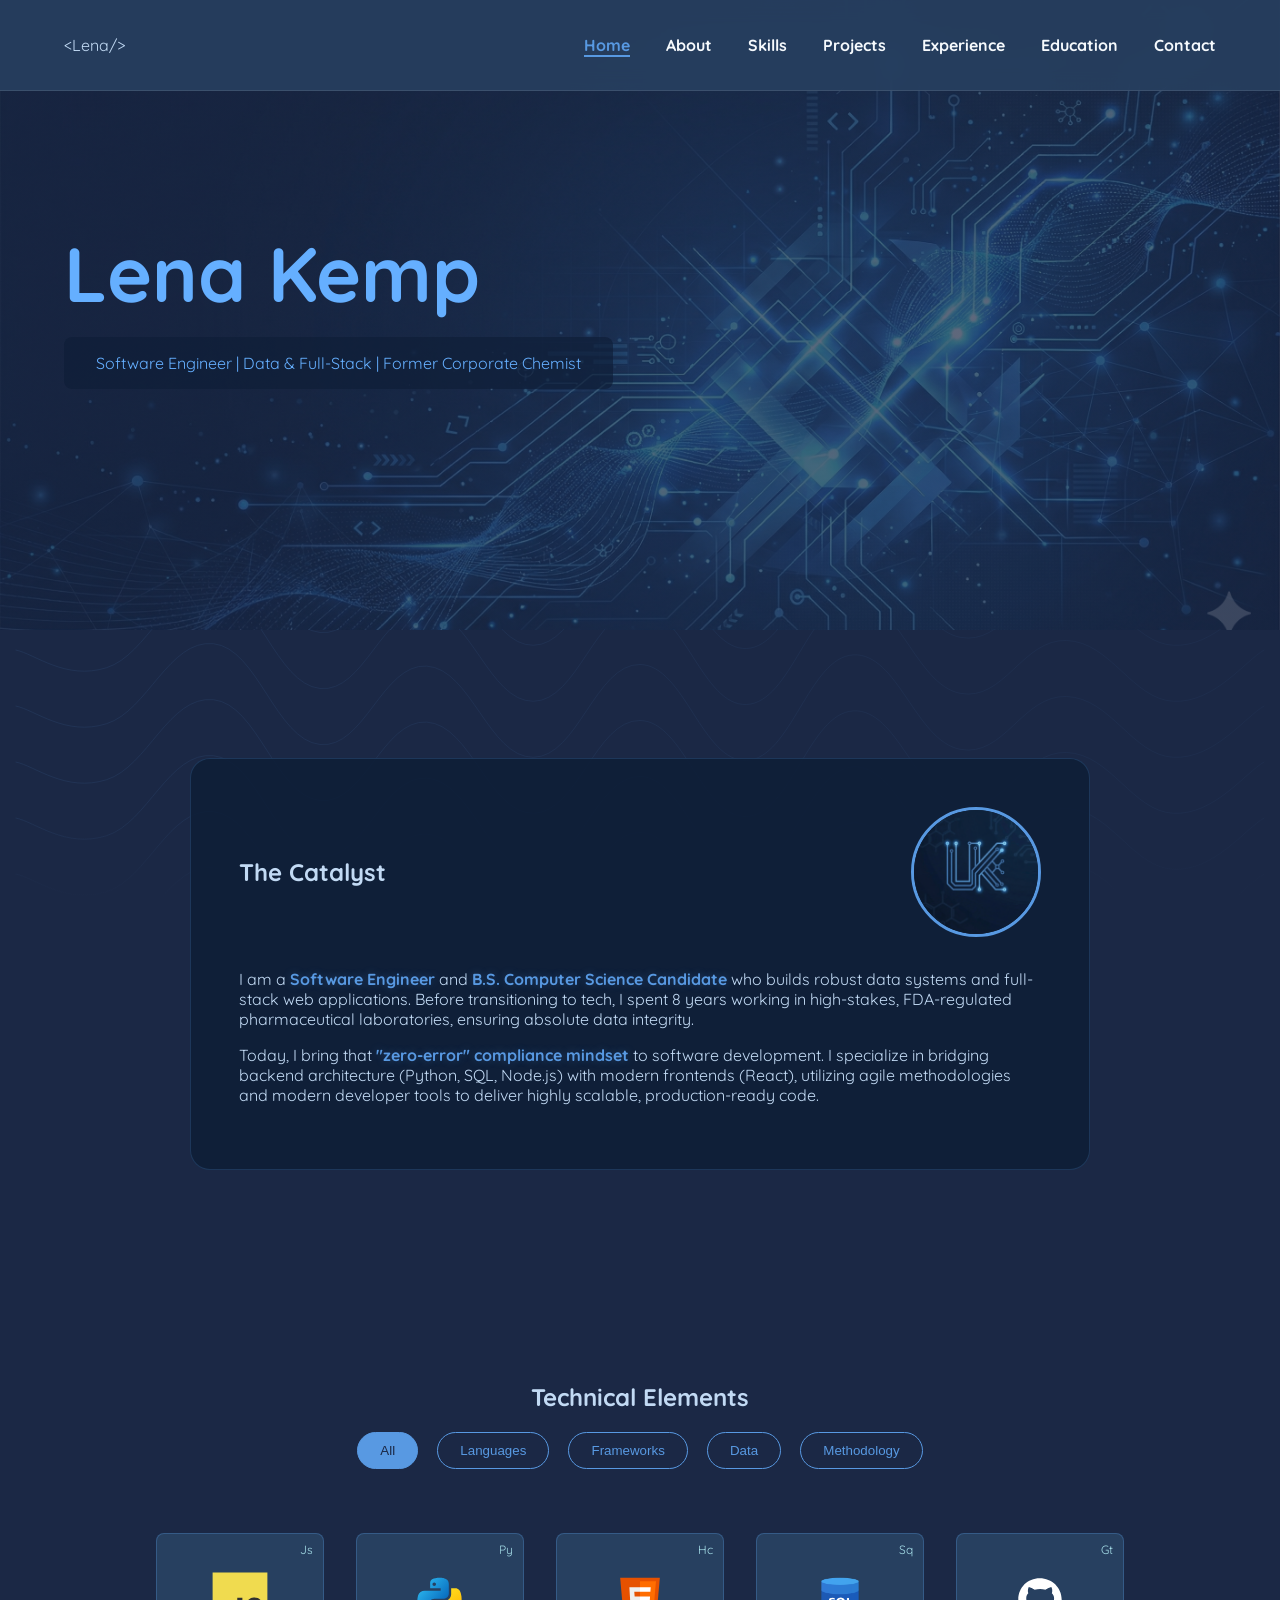
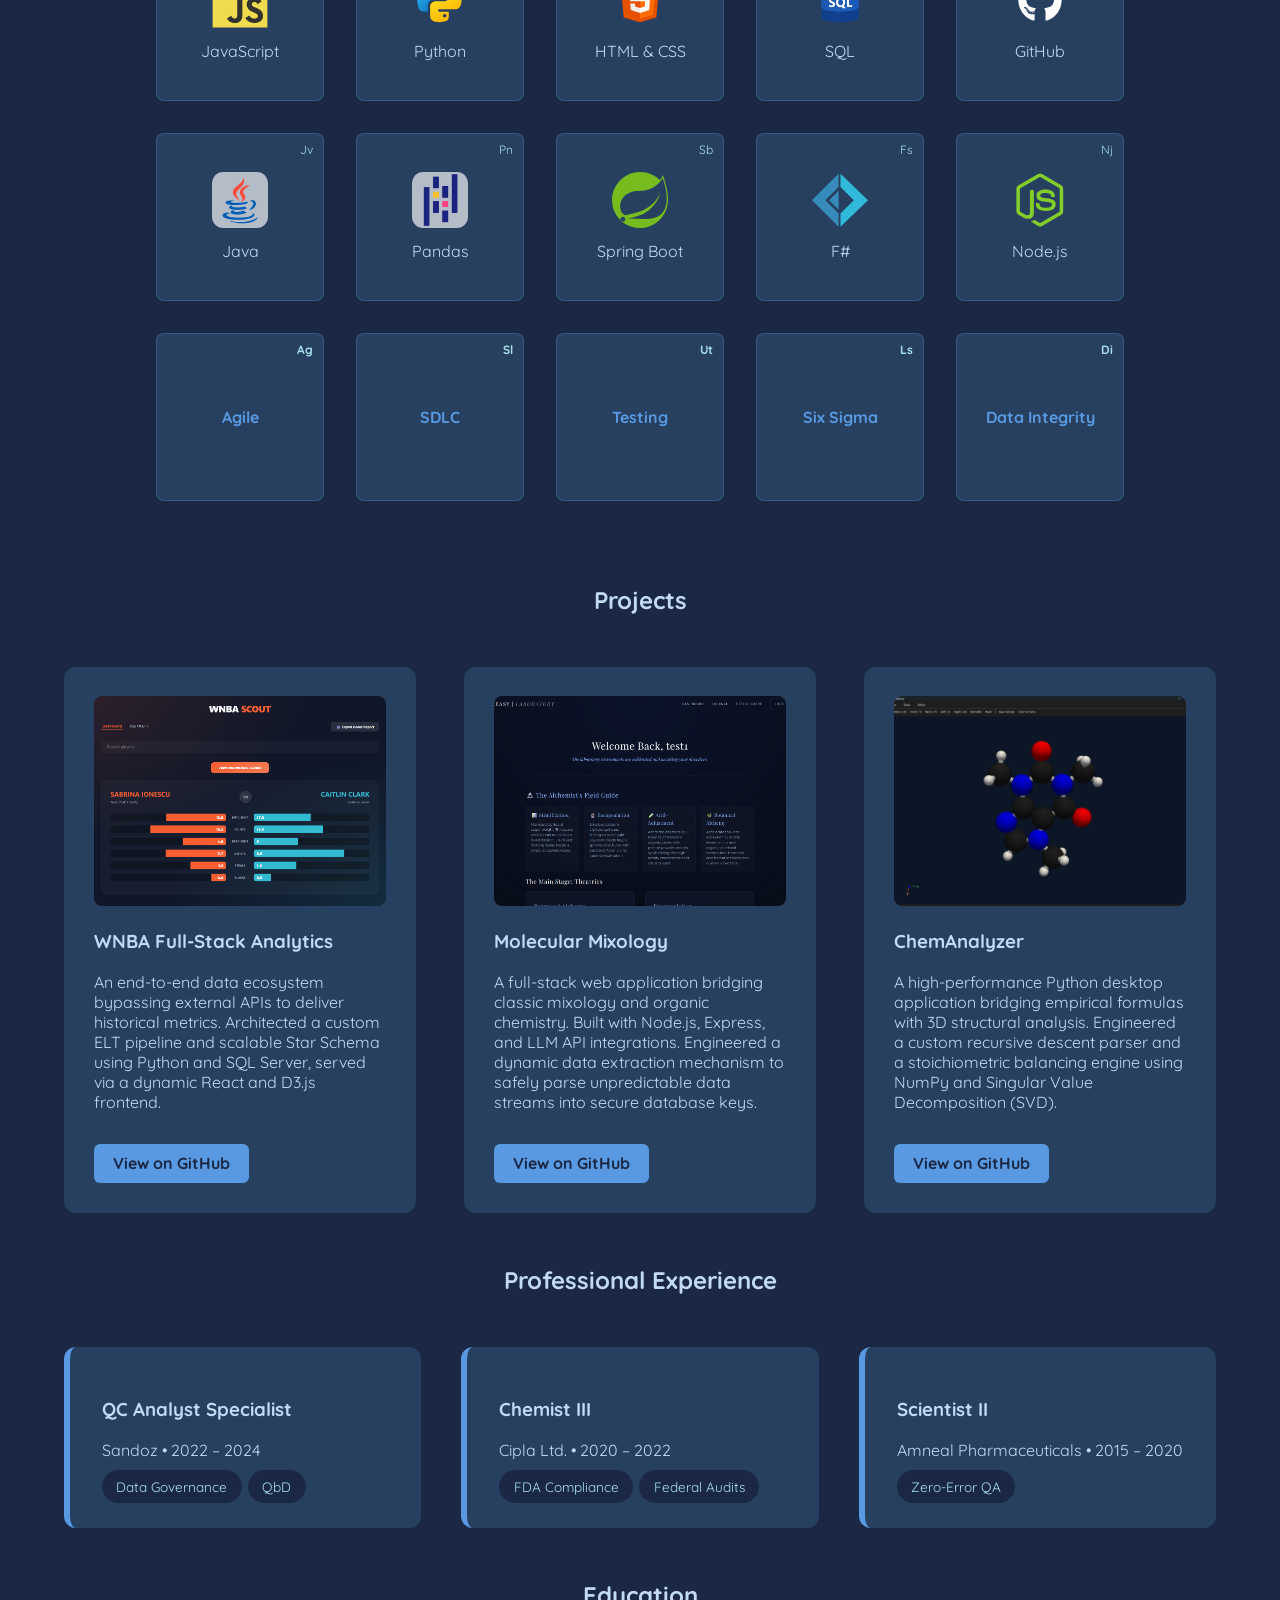
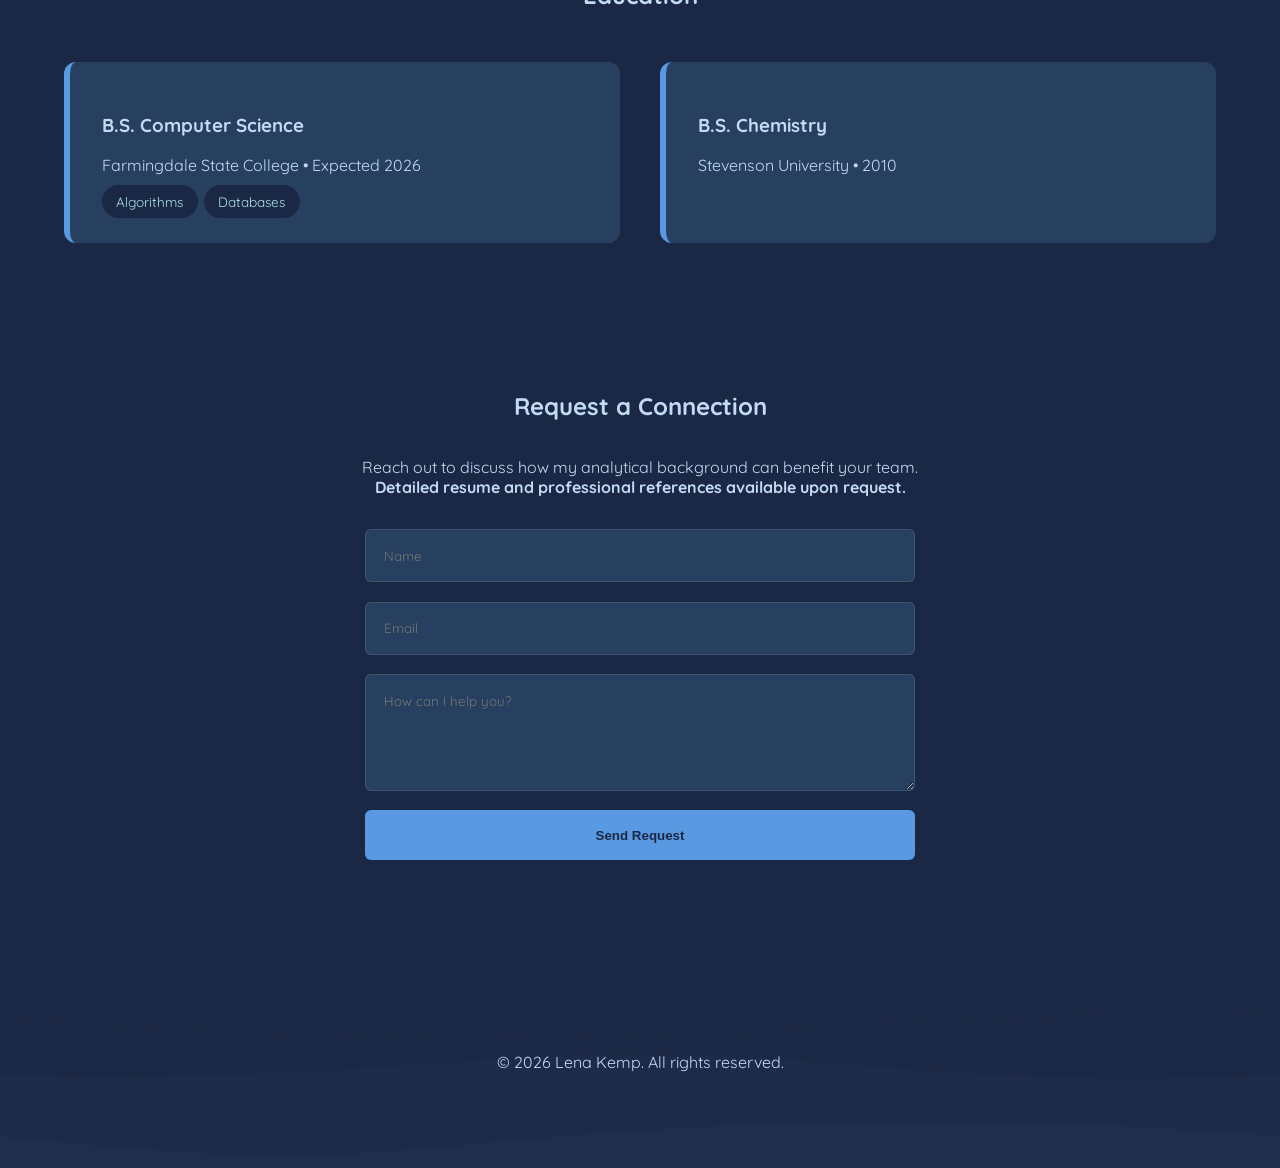
==== commit ba1332d9: "updated project image extensions" ====
--- a/index.html
+++ b/index.html
@@ -90,21 +90,21 @@
         <div class="project-card-container">
 
             <div class="project-item">
-                <div class="project-image-container"><img src="images/WNBAProject.svg" alt="WNBA Analytics Platform"></div>
+                <div class="project-image-container"><img src="images/WNBAProject.png" alt="WNBA Analytics Platform"></div>
                 <h3>WNBA Full-Stack Analytics</h3>
                 <p>An end-to-end data ecosystem bypassing external APIs to deliver historical metrics. Architected a custom ELT pipeline and scalable Star Schema using Python and SQL Server, served via a dynamic React and D3.js frontend.</p>
                 <a href="https://github.com/CodebyLK/WNBA-Stats-Dashboard" target="_blank" class="project-btn">View on GitHub</a>
             </div>
 
             <div class="project-item">
-                <div class="project-image-container"><img src="images/Mixology.svg" alt="Molecular Mixology App"></div>
+                <div class="project-image-container"><img src="images/Mixology.png" alt="Molecular Mixology App"></div>
                 <h3>Molecular Mixology</h3>
                 <p>A full-stack web application bridging classic mixology and organic chemistry. Built with Node.js, Express, and LLM API integrations. Engineered a dynamic data extraction mechanism to safely parse unpredictable data streams into secure database keys.</p>
                 <a href="https://github.com/CodebyLK/molecular-mixology" target="_blank" class="project-btn">View on GitHub</a>
             </div>
 
             <div class="project-item">
-                <div class="project-image-container"><img src="images/ChemAnalyzer.svg" alt="ChemAnalyzer Desktop App"></div>
+                <div class="project-image-container"><img src="images/ChemAnalyzer.png" alt="ChemAnalyzer Desktop App"></div>
                 <h3>ChemAnalyzer</h3>
                 <p>A high-performance Python desktop application bridging empirical formulas with 3D structural analysis. Engineered a custom recursive descent parser and a stoichiometric balancing engine using NumPy and Singular Value Decomposition (SVD).</p>
                 <a href="https://github.com/CodebyLK/ChemAnalyzer" target="_blank" class="project-btn">View on GitHub</a>
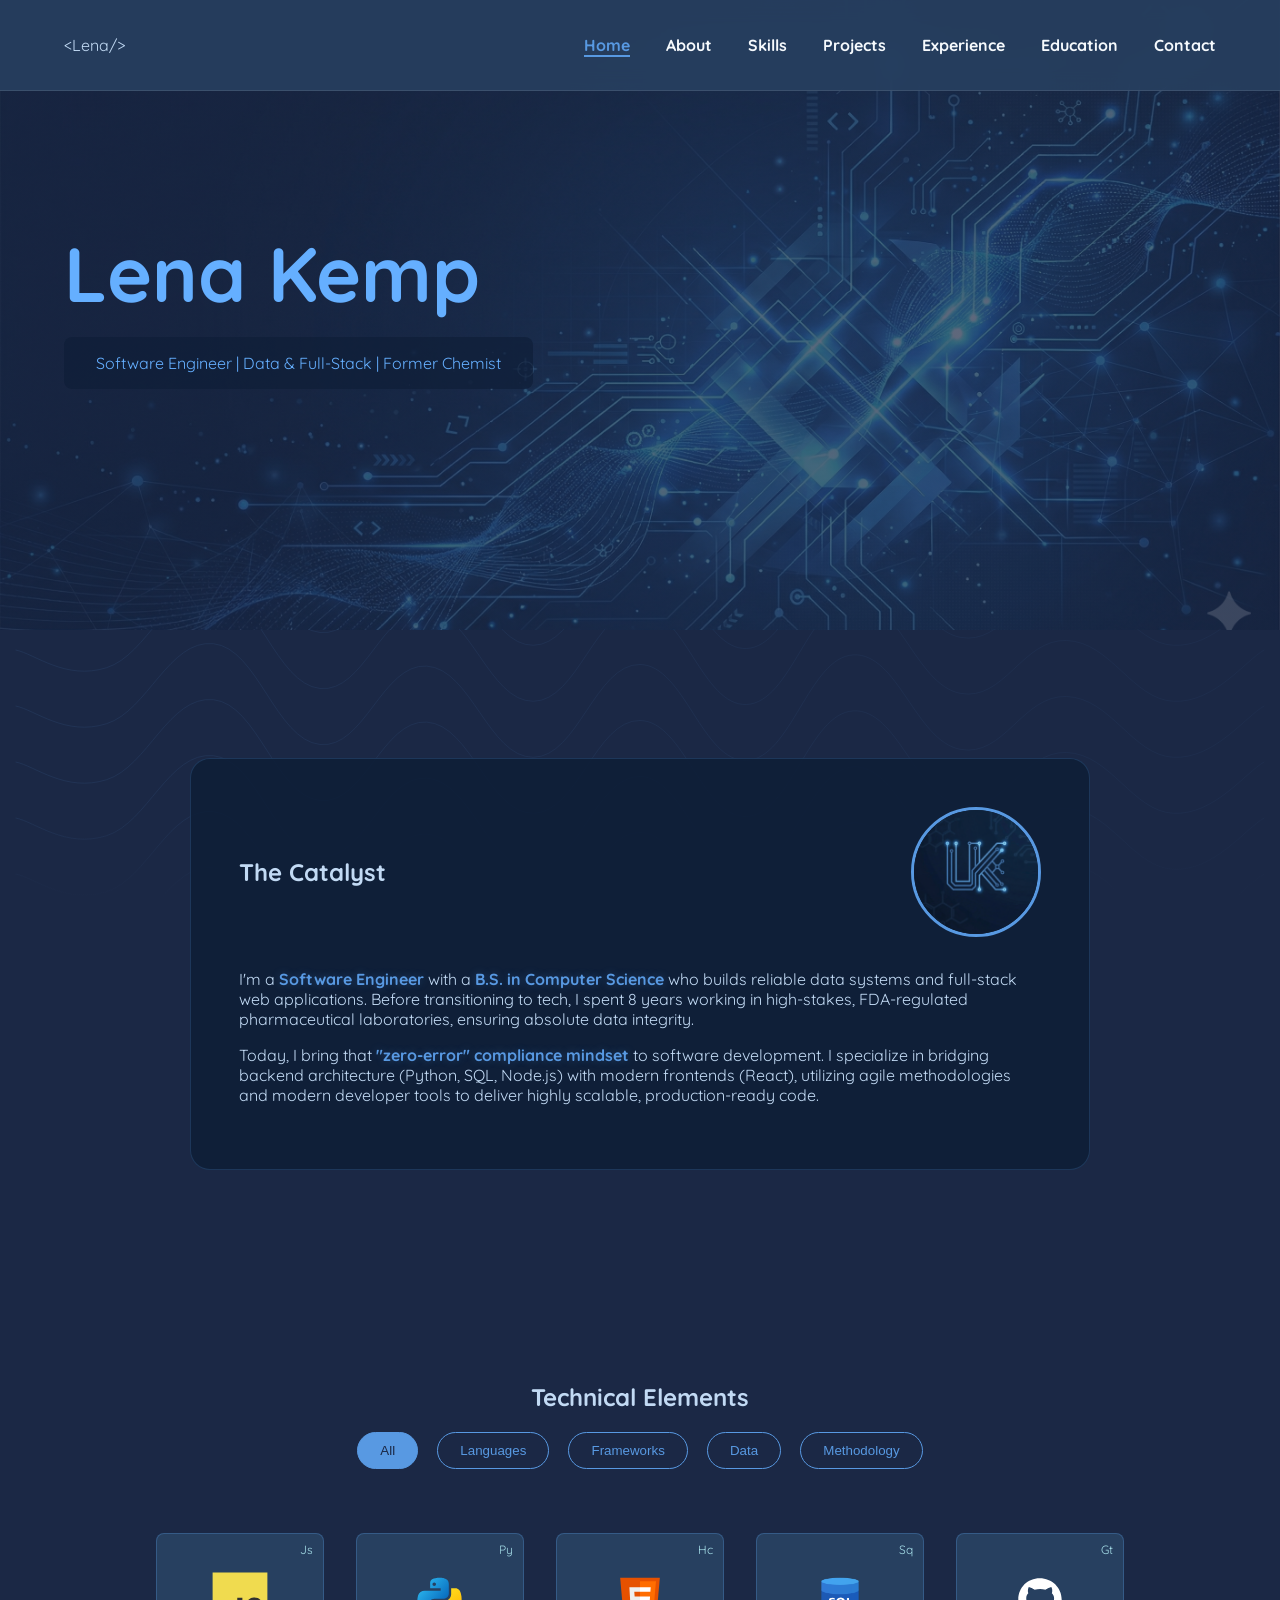
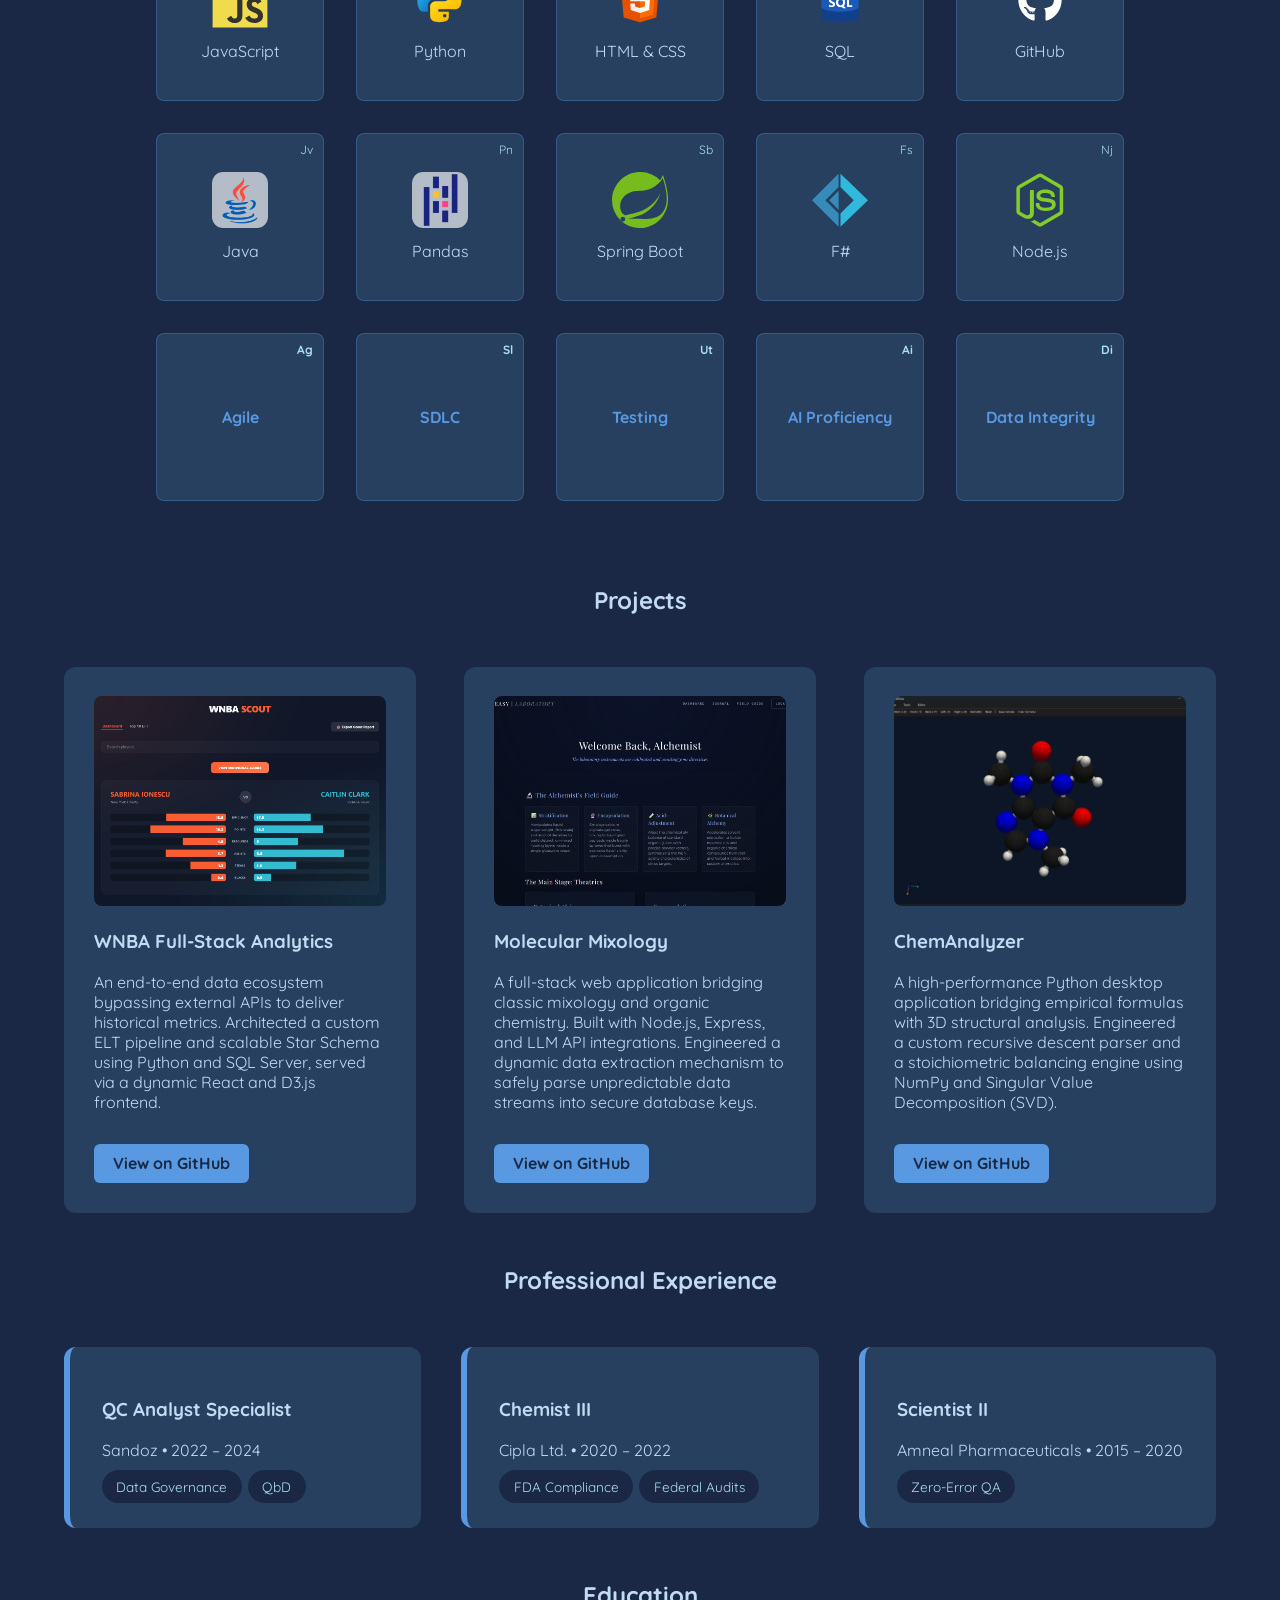
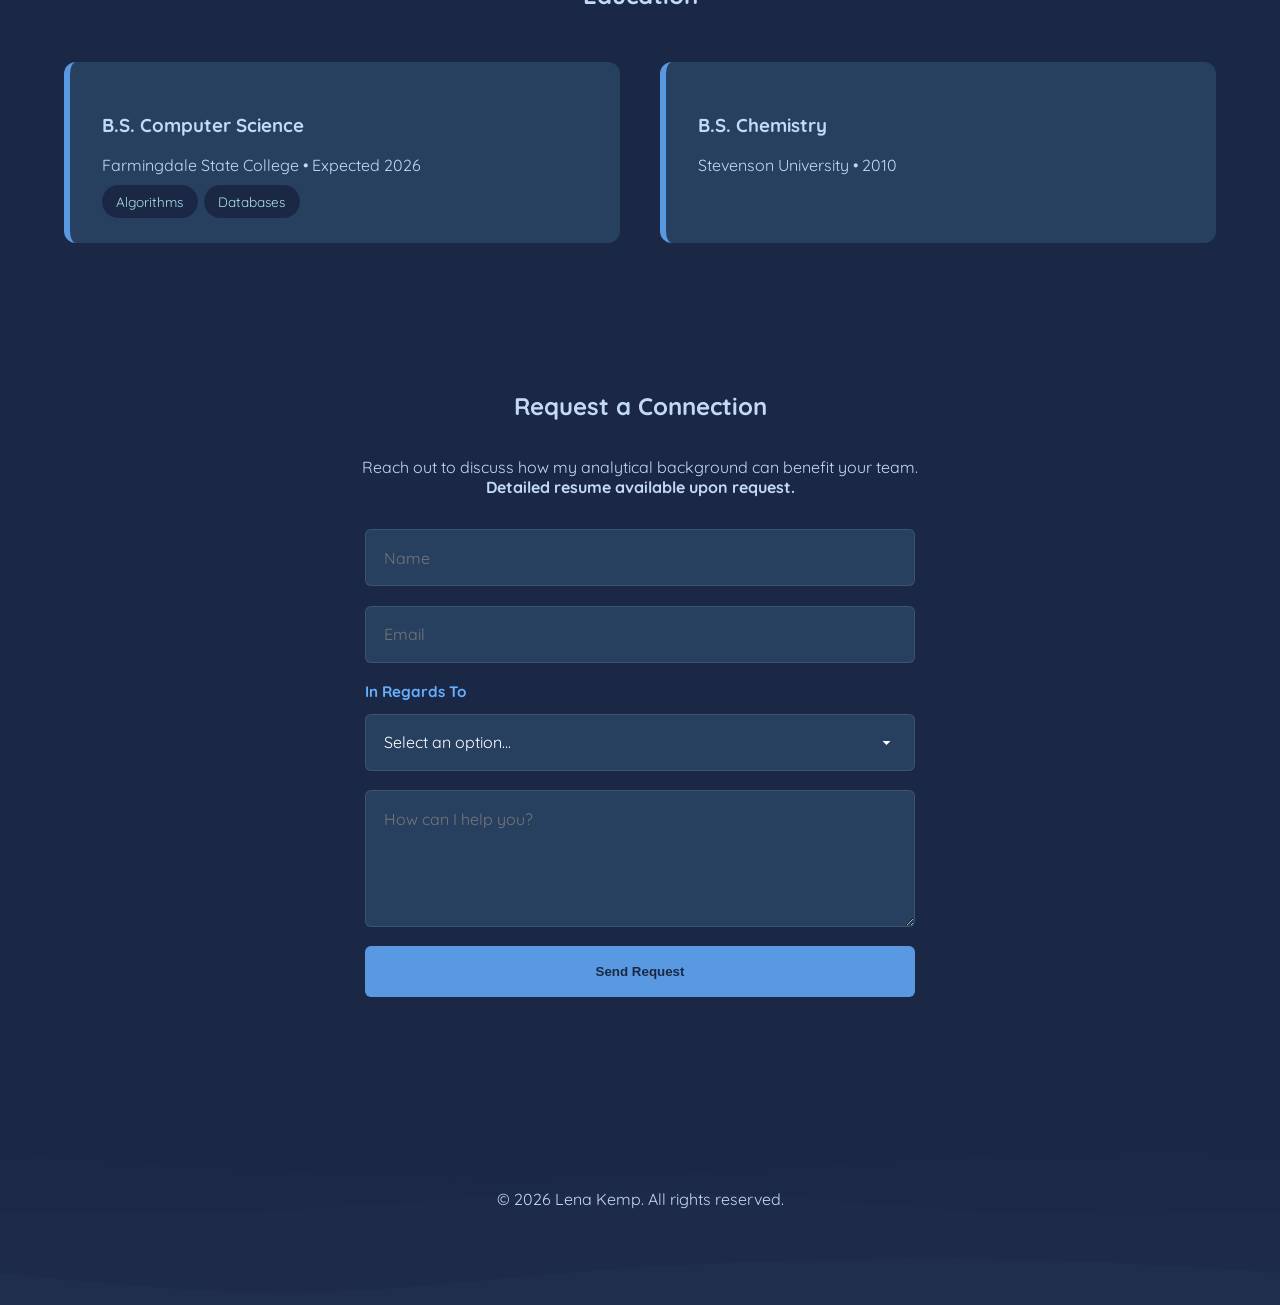
==== commit 6800b3bd: "updated form" ====
--- a/index.html
+++ b/index.html
@@ -34,7 +34,7 @@
 <header id="home" class="hero">
     <h1>Lena Kemp</h1>
     <div class="hero-text-box">
-        <p>Software Engineer | Data & Full-Stack | Former Corporate Chemist</p>
+        <p>Software Engineer | Data & Full-Stack | Former Chemist</p>
     </div>
 </header>
 
@@ -46,8 +46,8 @@
                 <img id="about-image" class="about-image rounded-logo" src="images/logo.png" alt="Lena Kemp profile">
             </div>
             <p>
-                I am a <span class="highlight">Software Engineer</span> and
-                <span class="highlight">B.S. Computer Science Candidate</span> who builds robust data systems and full-stack web applications. Before transitioning to tech, I spent 8 years working in high-stakes, FDA-regulated pharmaceutical laboratories, ensuring absolute data integrity.
+                I'm a <span class="highlight">Software Engineer</span> with a
+                <span class="highlight">B.S. in Computer Science</span> who builds reliable data systems and full-stack web applications. Before transitioning to tech, I spent 8 years working in high-stakes, FDA-regulated pharmaceutical laboratories, ensuring absolute data integrity.
             </p>
 
             <p>
@@ -80,7 +80,7 @@
             <div class="skill-item" data-category="method" data-symbol="Ag"><p>Agile</p></div>
             <div class="skill-item" data-category="method" data-symbol="Sl"><p>SDLC</p></div>
             <div class="skill-item" data-category="method" data-symbol="Ut"><p>Testing</p></div>
-            <div class="skill-item" data-category="method" data-symbol="Ls"><p>Six Sigma</p></div>
+            <div class="skill-item" data-category="method" data-symbol="Ai"><p>AI Proficiency</p></div>
             <div class="skill-item" data-category="method" data-symbol="Di"><p>Data Integrity</p></div>
         </div>
     </section>
@@ -151,11 +151,32 @@
 
     <section id="contact" class="contact">
         <h2>Request a Connection</h2>
-        <p class="contact-subtext">Reach out to discuss how my analytical background can benefit your team. <strong>Detailed resume and professional references available upon request.</strong></p>
-        <form action="https://formspree.io/f/your_id" method="POST" class="contact-form">
-            <input type="text" name="name" placeholder="Name" required>
-            <input type="email" name="email" placeholder="Email" required>
-            <textarea name="message" placeholder="How can I help you?" rows="5" required></textarea>
+        <p class="contact-subtext">Reach out to discuss how my analytical background can benefit your team. <strong>Detailed resume available upon request.</strong></p>
+
+        <form id="contact-form" class="contact-form">
+            <div style="display:none;" aria-hidden="true">
+                <label for="honeypot-input">Spam Check</label>
+                <input type="text" id="honeypot-input" name="honeypot" value="">
+            </div>
+
+            <label for="name-input" class="sr-only">Name</label>
+            <input type="text" id="name-input" name="name" placeholder="Name" required minlength="2">
+
+            <label for="email-input" class="sr-only">Email</label>
+            <input type="email" id="email-input" name="email" placeholder="Email" required>
+
+            <label for="reason" class="form-label">In Regards To</label>
+            <select id="reason" name="reason" required>
+                <option value="" disabled selected>Select an option...</option>
+                <option value="Job Opportunity">Job Opportunity / Recruiting</option>
+                <option value="Networking">Networking</option>
+                <option value="Project Collaboration">Project Collaboration</option>
+                <option value="General Inquiry">General Inquiry</option>
+            </select>
+
+            <label for="message-input" class="sr-only">How can I help you?</label>
+            <textarea id="message-input" name="message" placeholder="How can I help you?" rows="5" required></textarea>
+
             <button type="submit" class="submit-btn">Send Request</button>
         </form>
     </section>
--- a/styles.css
+++ b/styles.css
@@ -182,7 +182,71 @@
 .contact { padding: 6rem 5%; display: flex; flex-direction: column; align-items: center; }
 .contact-subtext { text-align: center; max-width: 600px; margin-bottom: 2rem; }
 .contact-form { display: flex; flex-direction: column; gap: 1.2rem; width: 100%; max-width: 550px; }
-.contact-form input, .contact-form textarea { padding: 1.1rem; background: #274060; border: 1px solid rgba(255,255,255,0.1); border-radius: 6px; color: white; font-family: 'Quicksand', sans-serif; }
+
+/* Style the visible form text label for the select menu cleanly */
+.form-label {
+    align-self: flex-start;
+    font-weight: 700;
+    color: #65AFFF;
+    margin-bottom: -0.4rem;
+    font-size: 0.95rem;
+}
+
+/* Accessible hidden helper class for Name/Email tags to pass validation without altering layouts */
+.sr-only {
+    position: absolute;
+    width: 1px;
+    height: 1px;
+    padding: 0;
+    margin: -1px;
+    overflow: hidden;
+    clip: rect(0, 0, 0, 0);
+    border: 0;
+}
+
+/* Unified input sizing rules to guarantee matching layout widths */
+.contact-form input,
+.contact-form textarea,
+.contact-form select {
+    width: 100%;
+    padding: 1.1rem;
+    background: #274060;
+    border: 1px solid rgba(255,255,255,0.1);
+    border-radius: 6px;
+    color: white;
+    font-family: 'Quicksand', sans-serif;
+    font-size: 1rem;
+    box-sizing: border-box;
+    outline: none;
+    transition: border-color 0.3s, box-shadow 0.3s;
+}
+
+/* Focus states for uniform highlighting interactive cues */
+.contact-form input:focus,
+.contact-form textarea:focus,
+.contact-form select:focus {
+    border-color: #5899E2;
+    box-shadow: 0 0 10px rgba(88, 153, 226, 0.2);
+}
+
+/* Stripping default native dropdown stylings */
+.contact-form select {
+    appearance: none;
+    -webkit-appearance: none;
+    -moz-appearance: none;
+    cursor: pointer;
+    background-image: url("data:image/svg+xml;charset=UTF-8,%3csvg xmlns='http://www.w3.org/2000/svg' viewBox='0 0 24 24' fill='white'%3e%3cpath d='M7 10l5 5 5-5z'/%3e%3c/svg%3e");
+    background-repeat: no-repeat;
+    background-position: right 1.1rem center;
+    background-size: 1.2rem;
+    padding-right: 3rem;
+}
+
+.contact-form select option {
+    background-color: #1B2845;
+    color: white;
+}
+
 .submit-btn { background: #5899E2; color: #1B2845; padding: 1.1rem; border: none; font-weight: bold; cursor: pointer; border-radius: 6px; transition: 0.3s; }
 .submit-btn:hover { background: #F6FAFD; box-shadow: 0 0 15px #F6FAFD; }
 
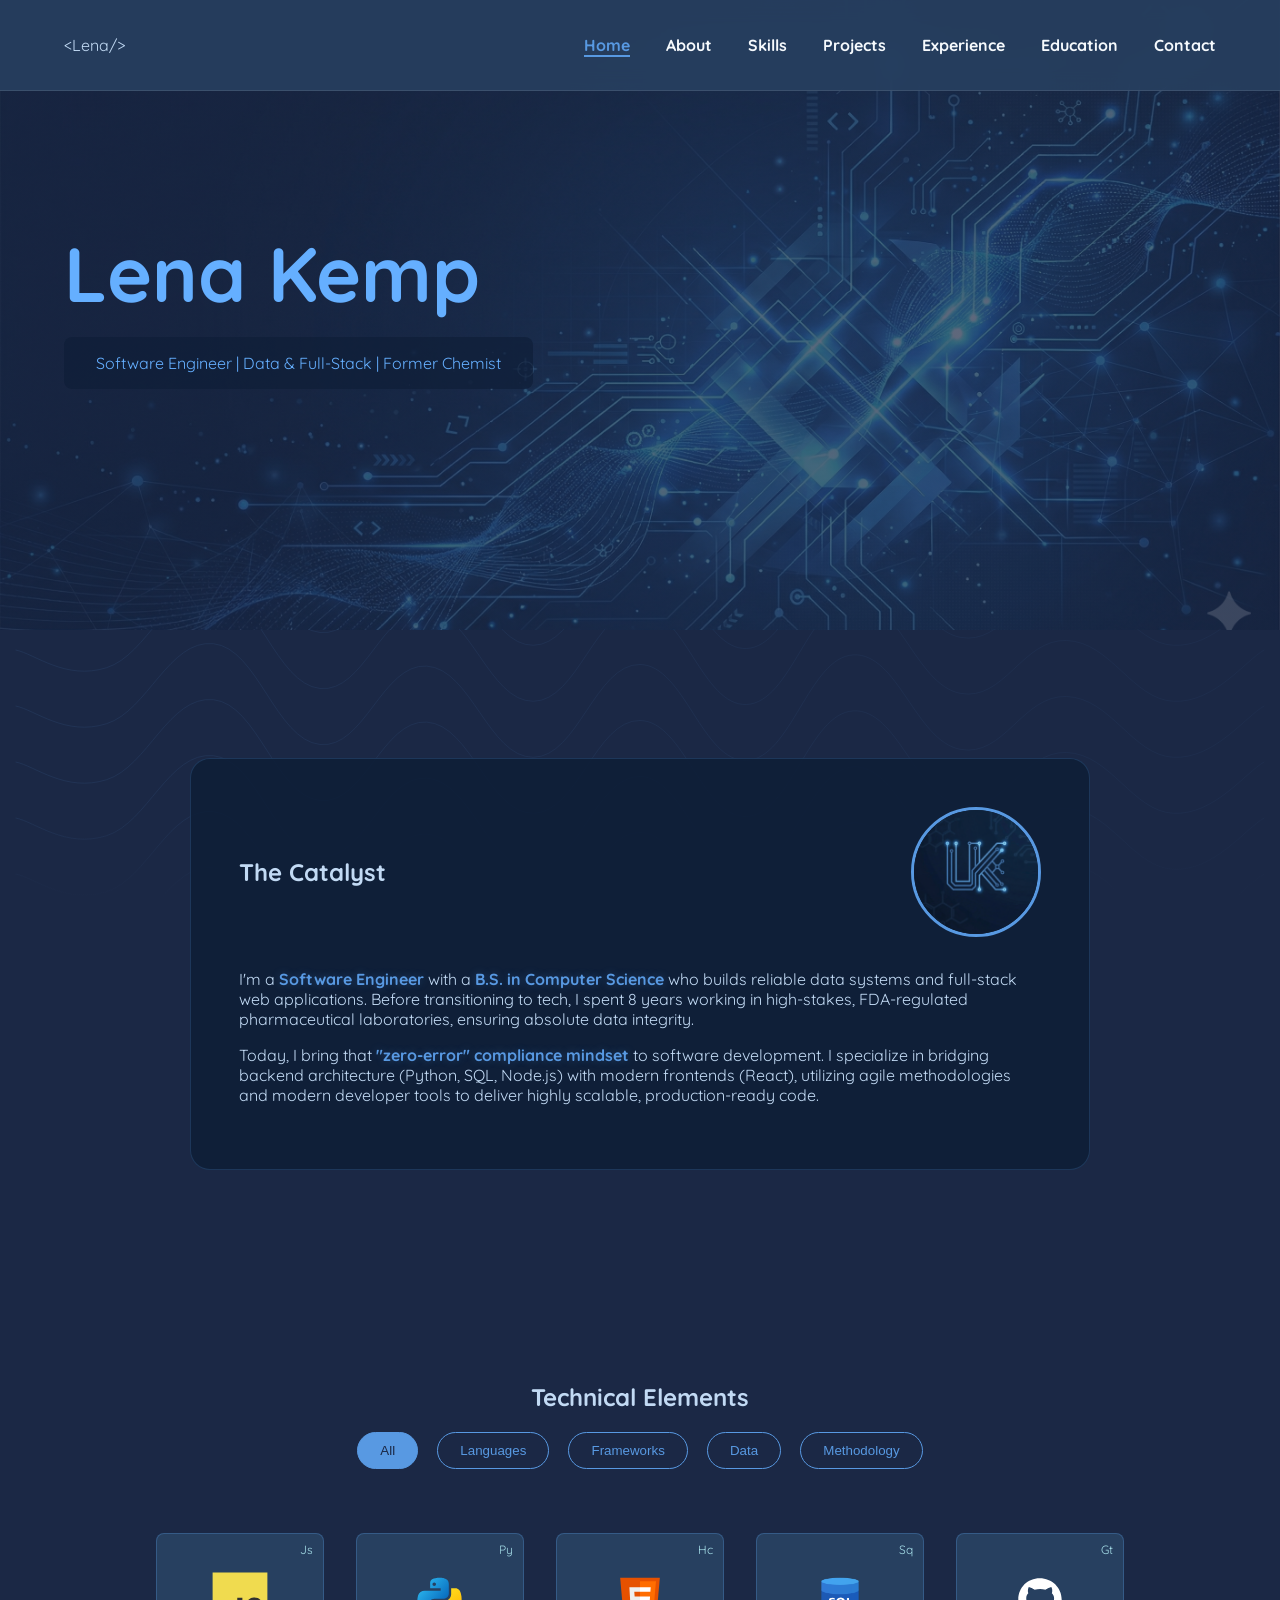
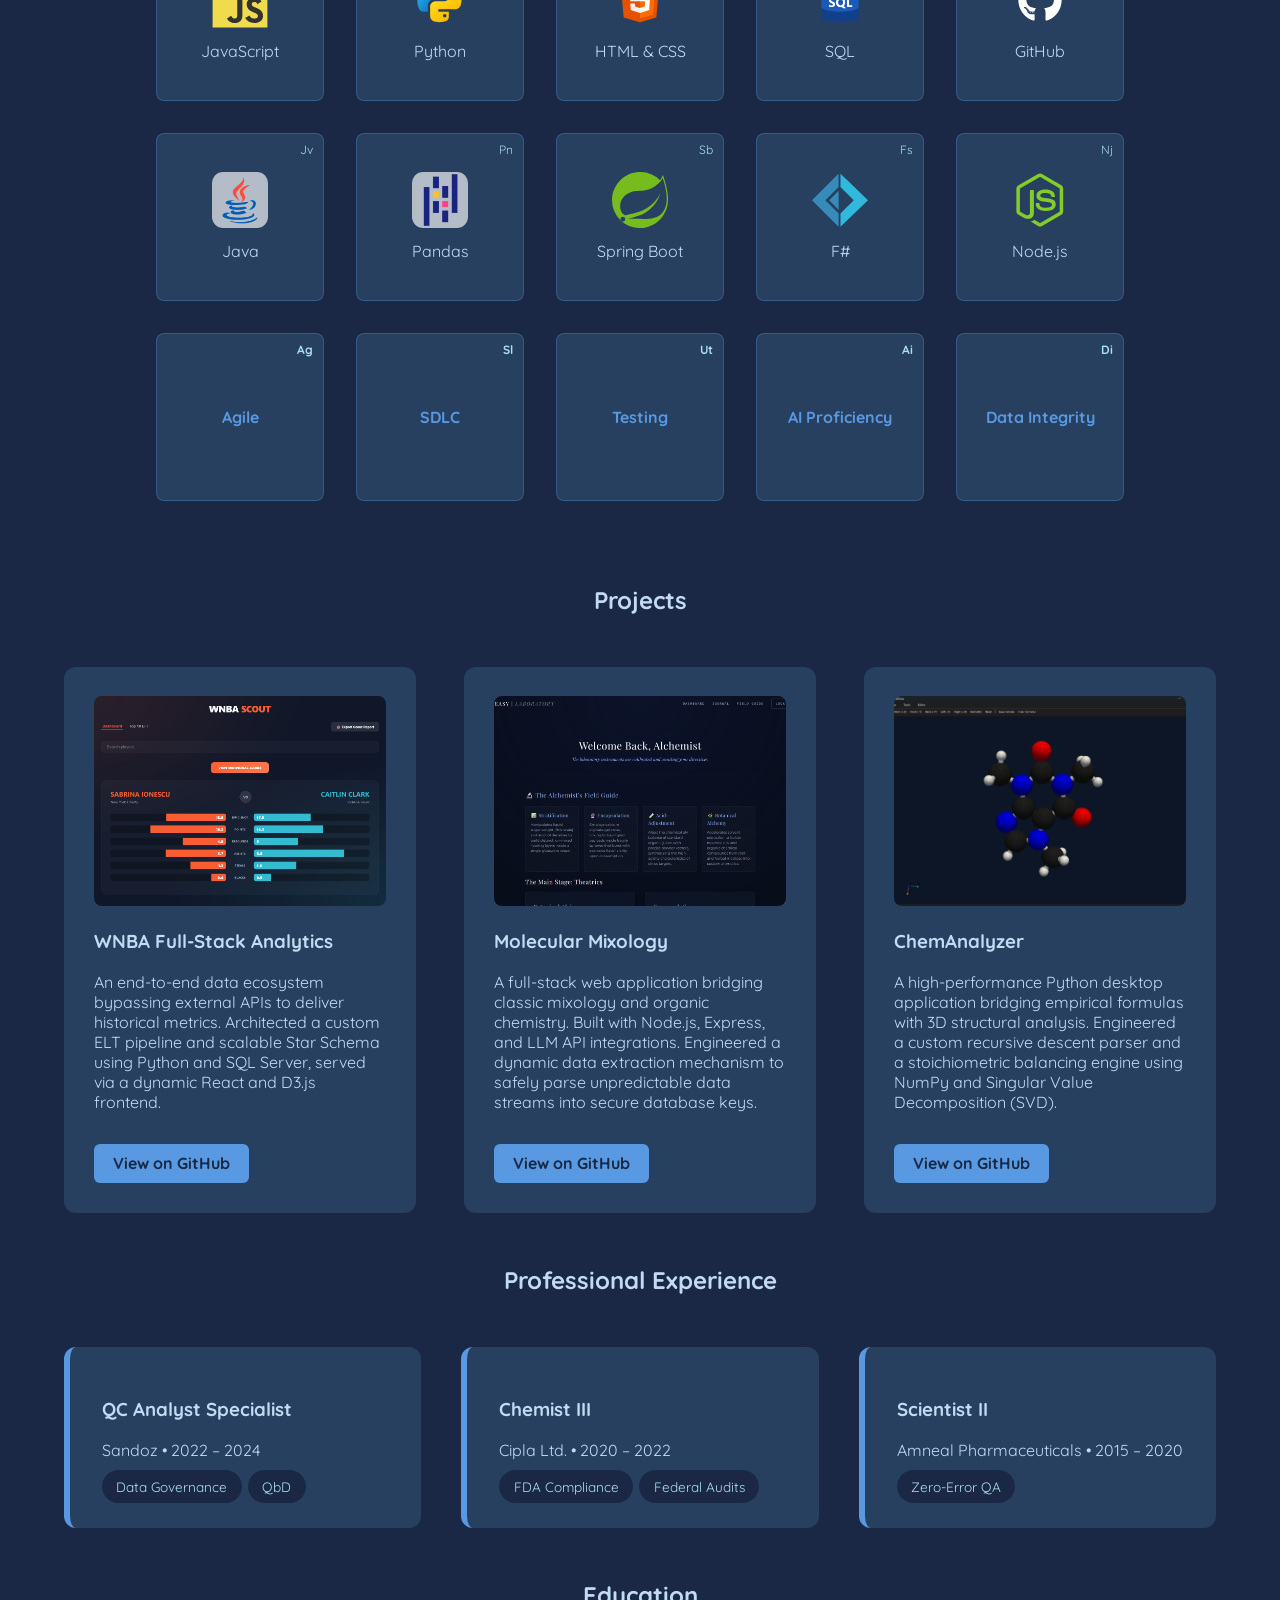
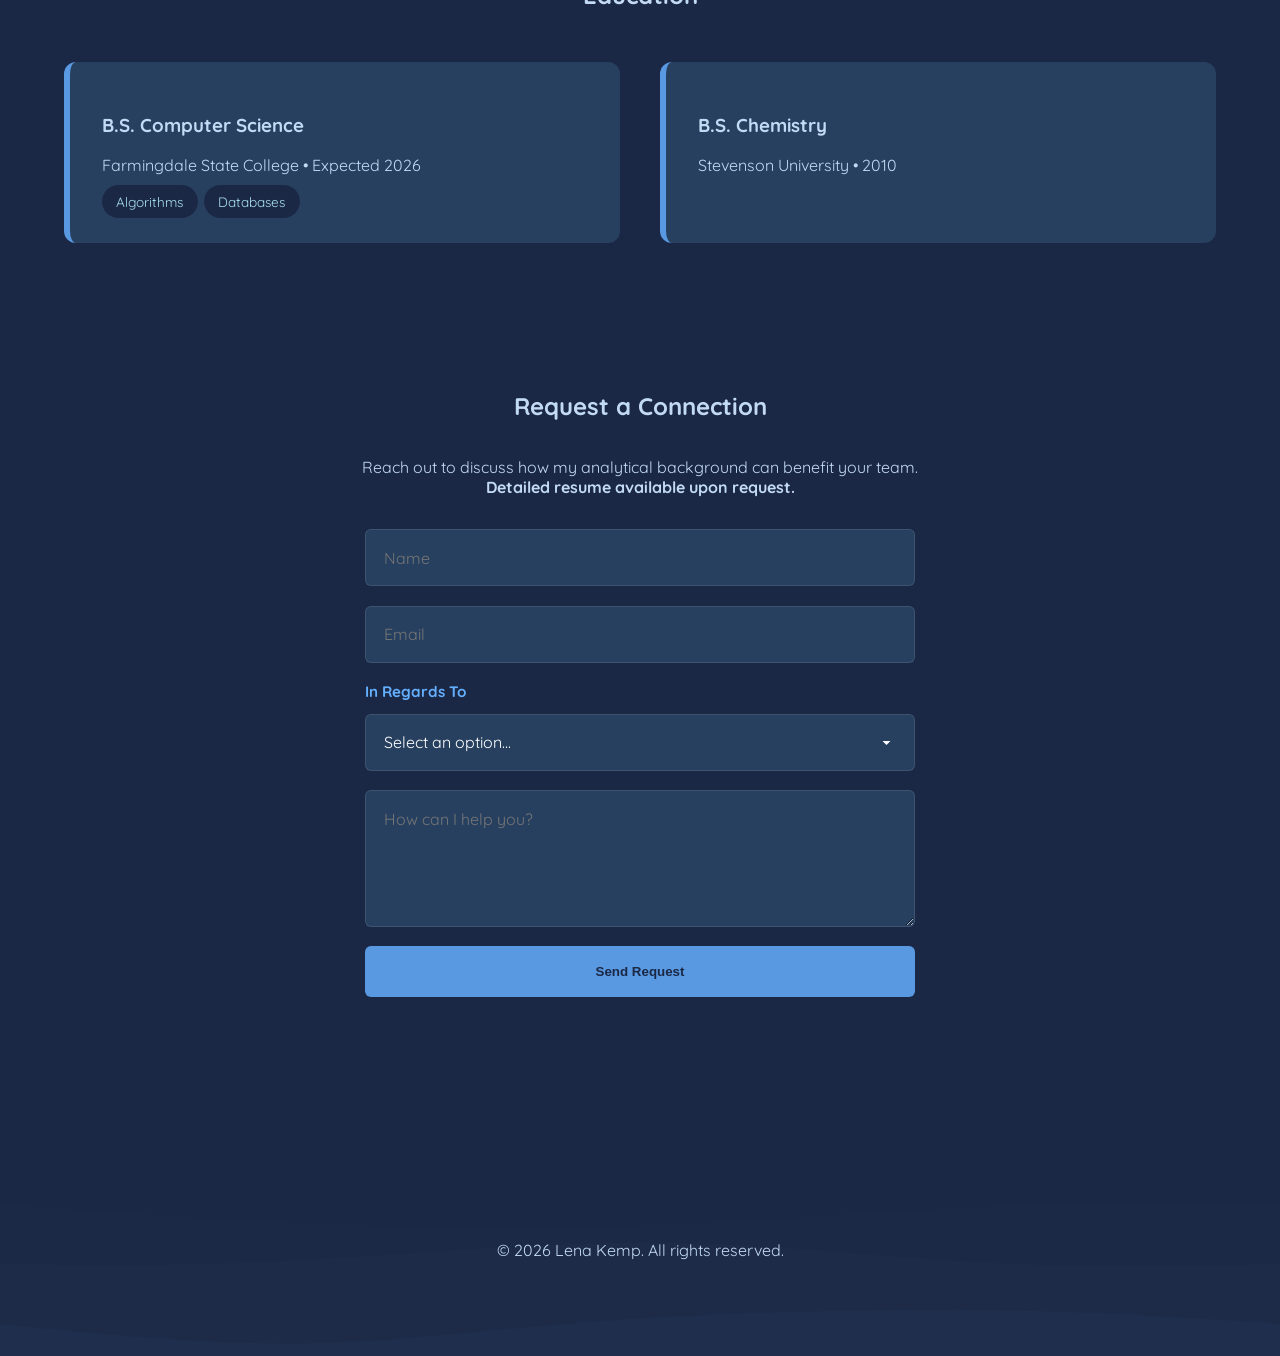
==== commit 1f5f0329: "updated to form" ====
--- a/index.html
+++ b/index.html
@@ -178,6 +178,8 @@
             <textarea id="message-input" name="message" placeholder="How can I help you?" rows="5" required></textarea>
 
             <button type="submit" class="submit-btn">Send Request</button>
+
+            <p id="status" style="text-align: center; margin-top: 1rem; font-weight: bold;"></p>
         </form>
     </section>
 </div>
--- a/styles.css
+++ b/styles.css
@@ -233,7 +233,6 @@
 .contact-form select {
     appearance: none;
     -webkit-appearance: none;
-    -moz-appearance: none;
     cursor: pointer;
     background-image: url("data:image/svg+xml;charset=UTF-8,%3csvg xmlns='http://www.w3.org/2000/svg' viewBox='0 0 24 24' fill='white'%3e%3cpath d='M7 10l5 5 5-5z'/%3e%3c/svg%3e");
     background-repeat: no-repeat;
